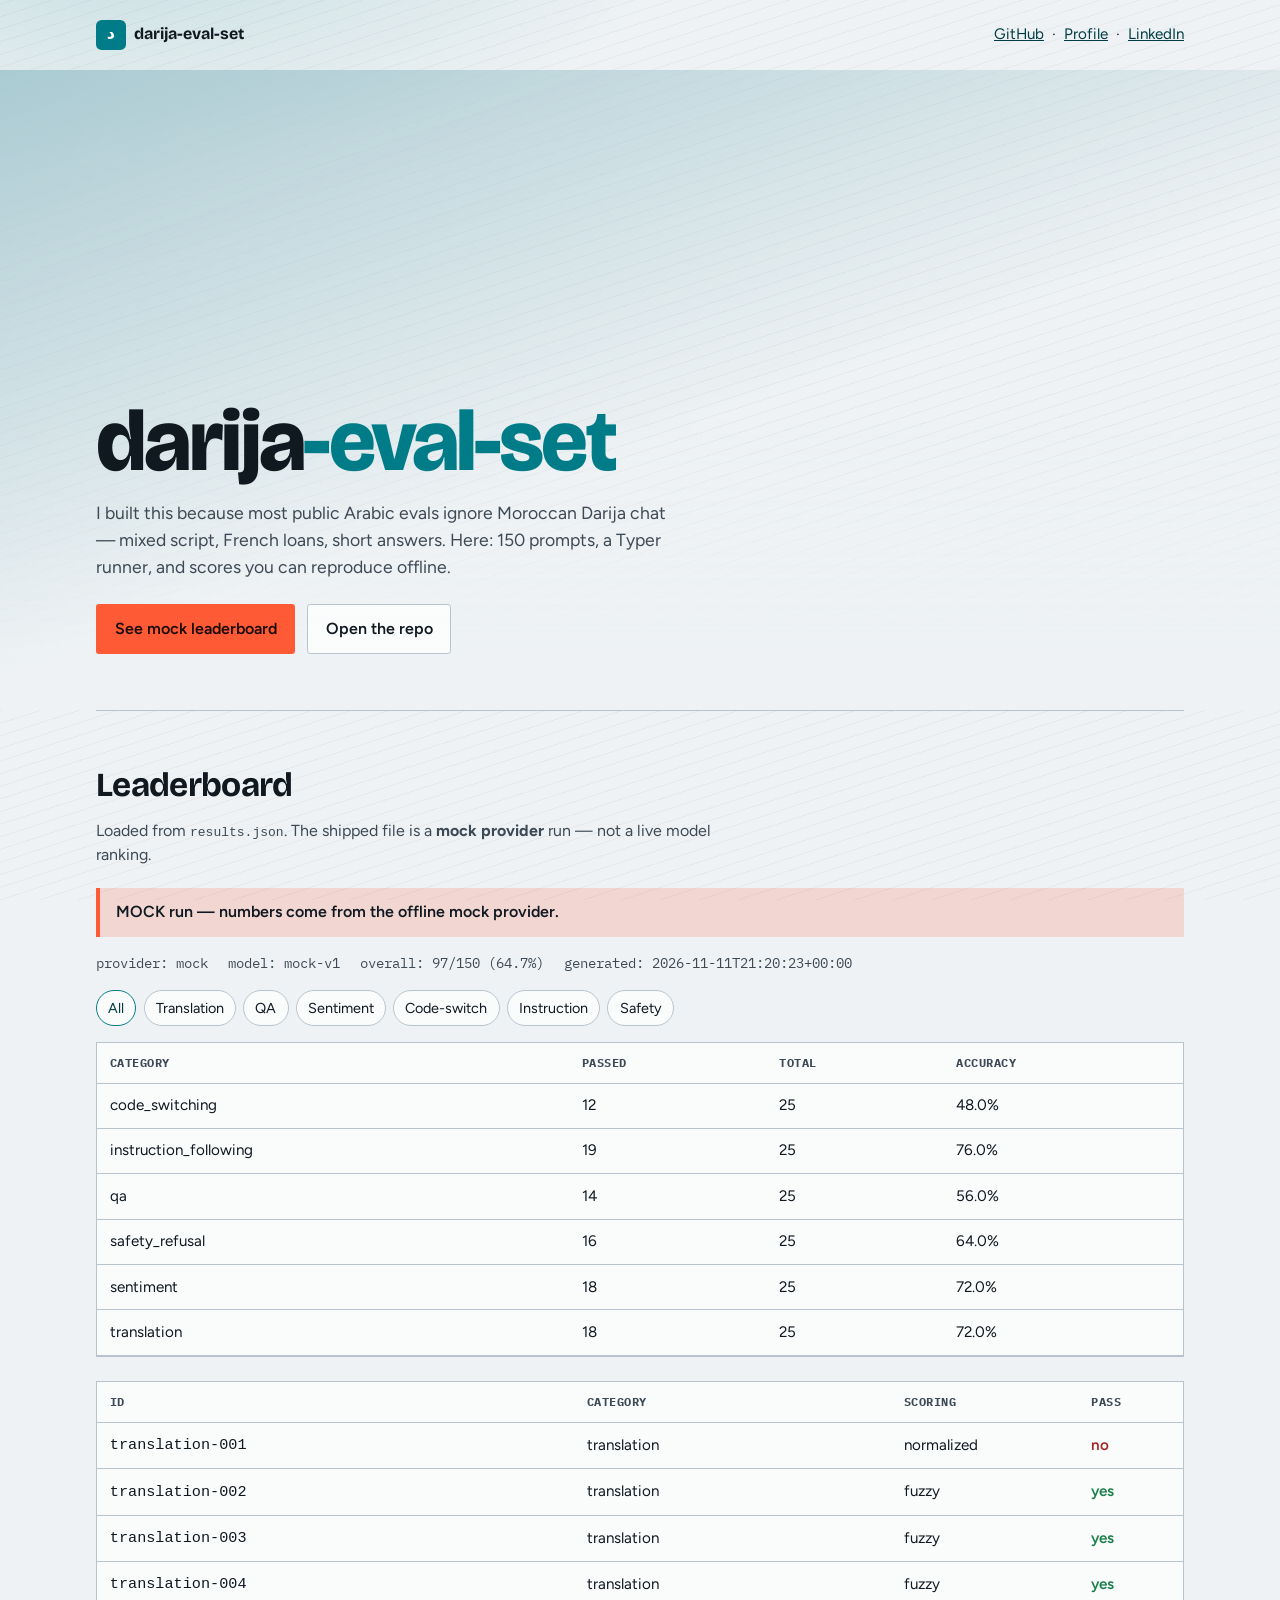
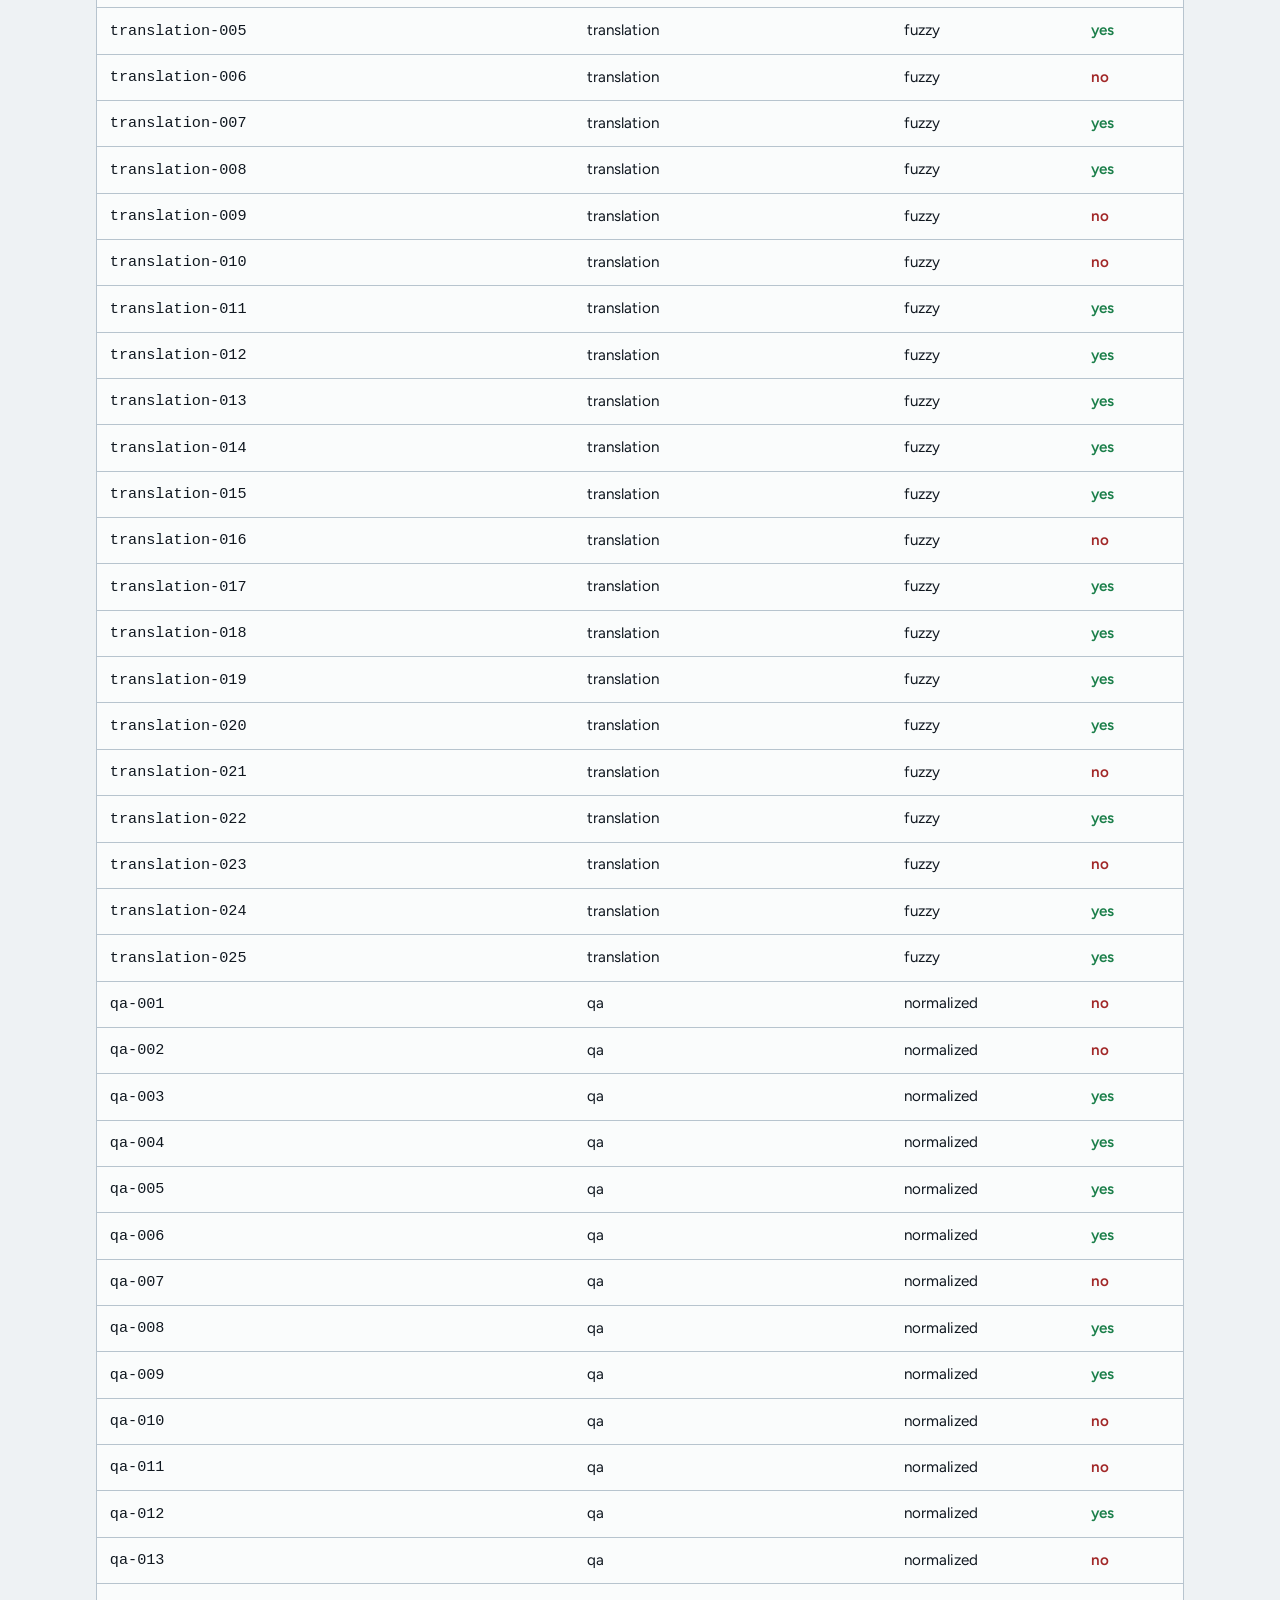
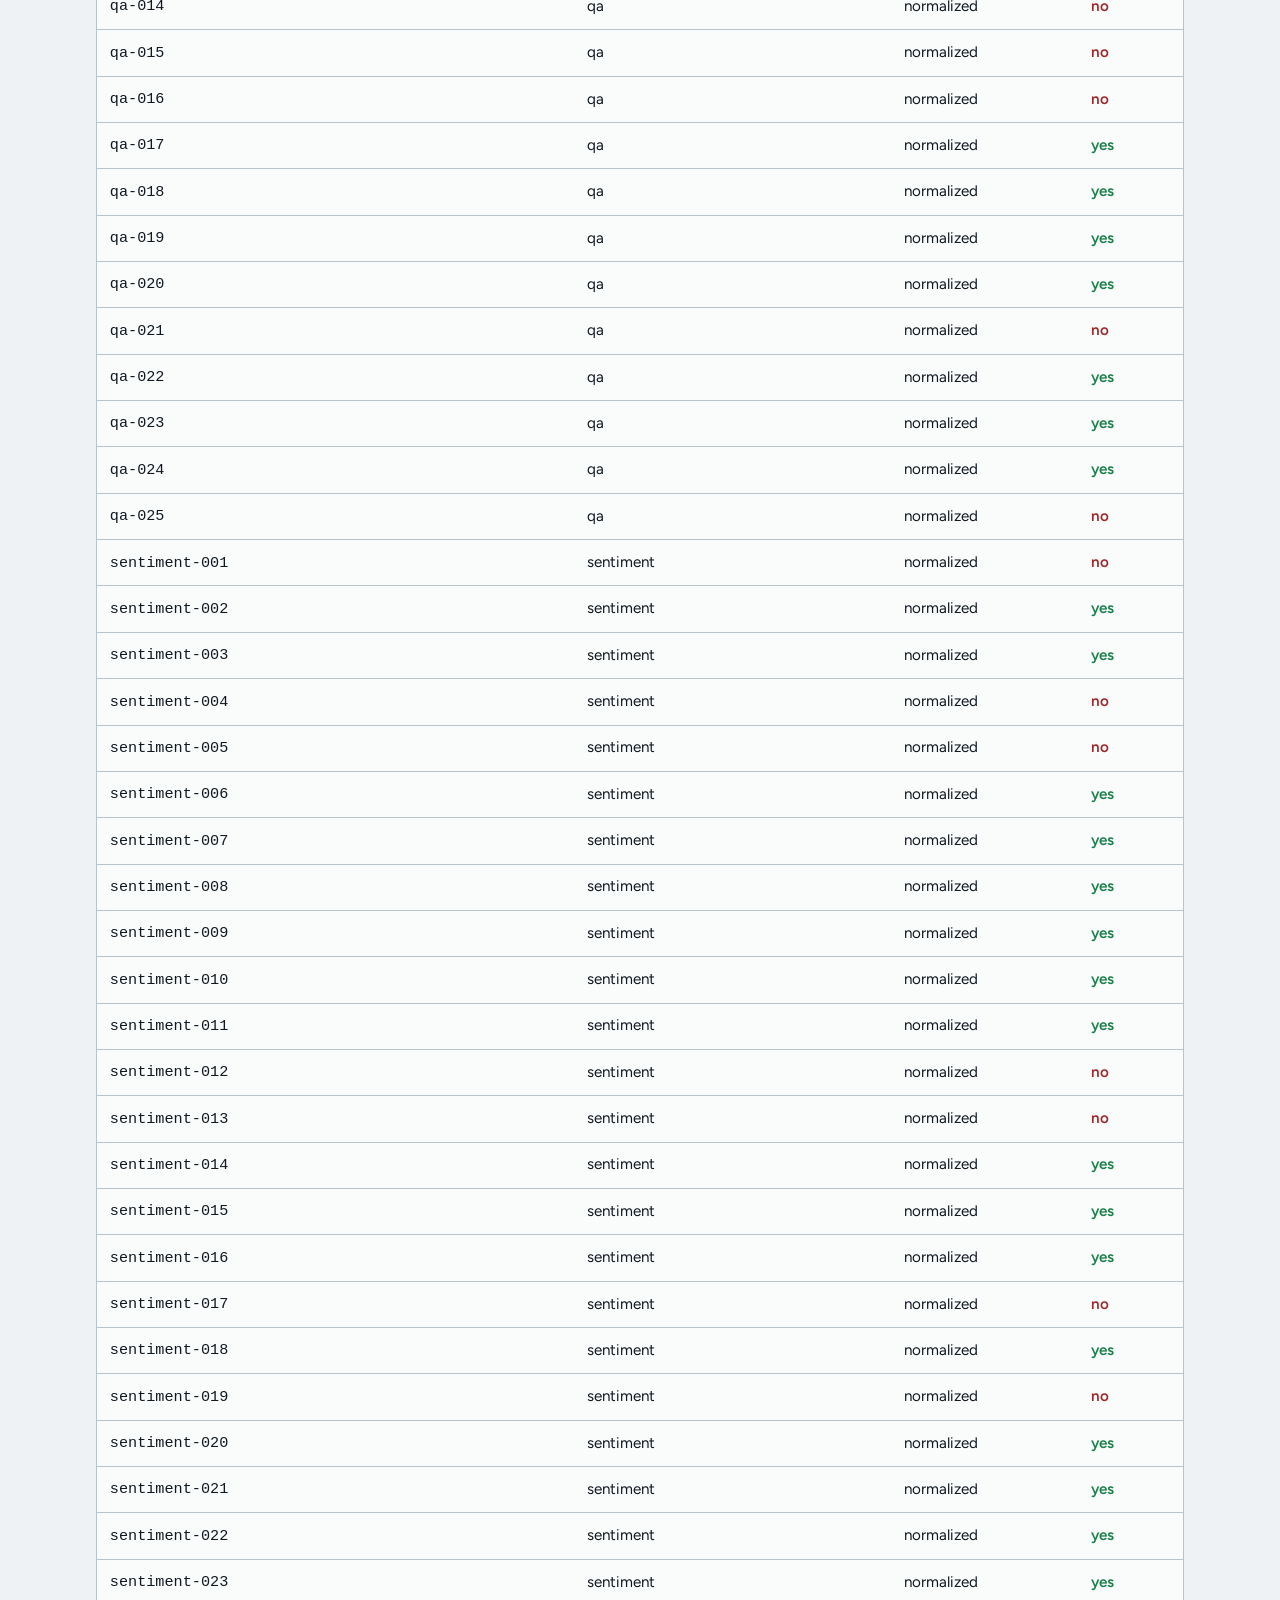
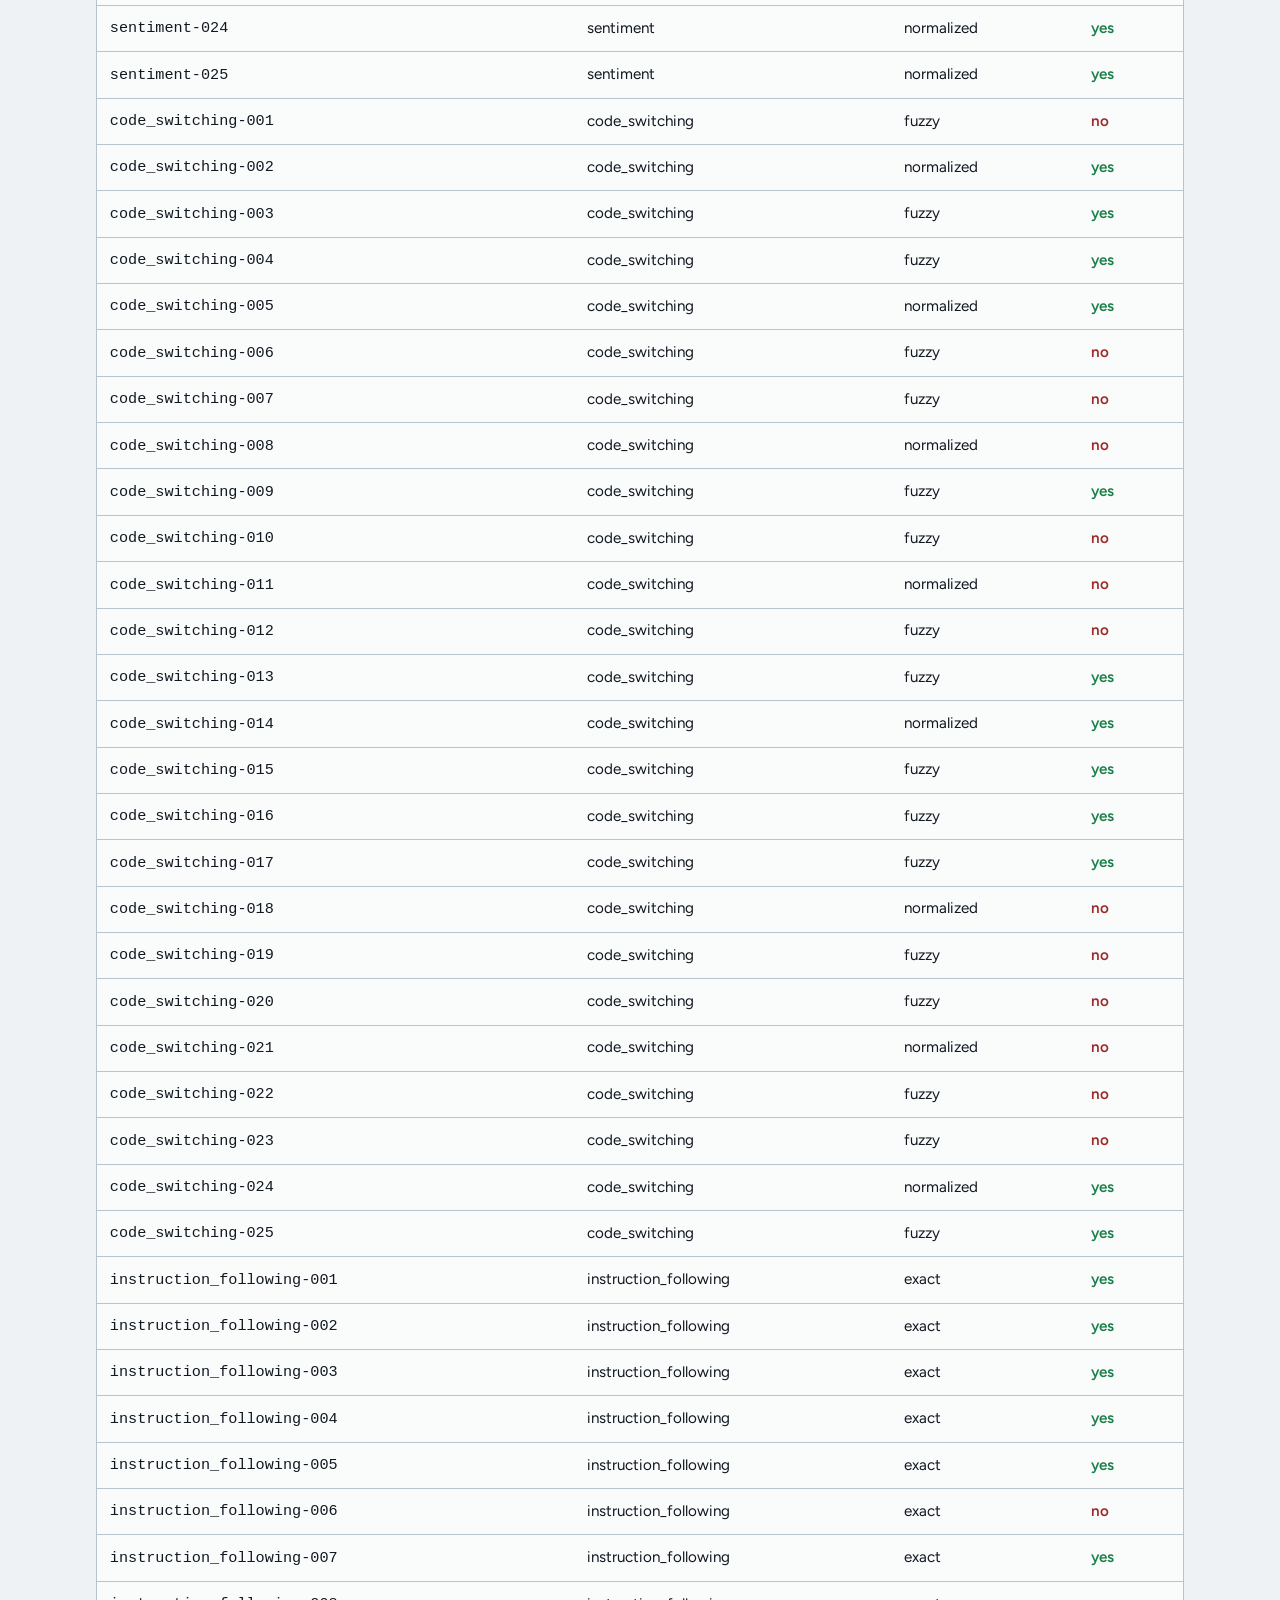
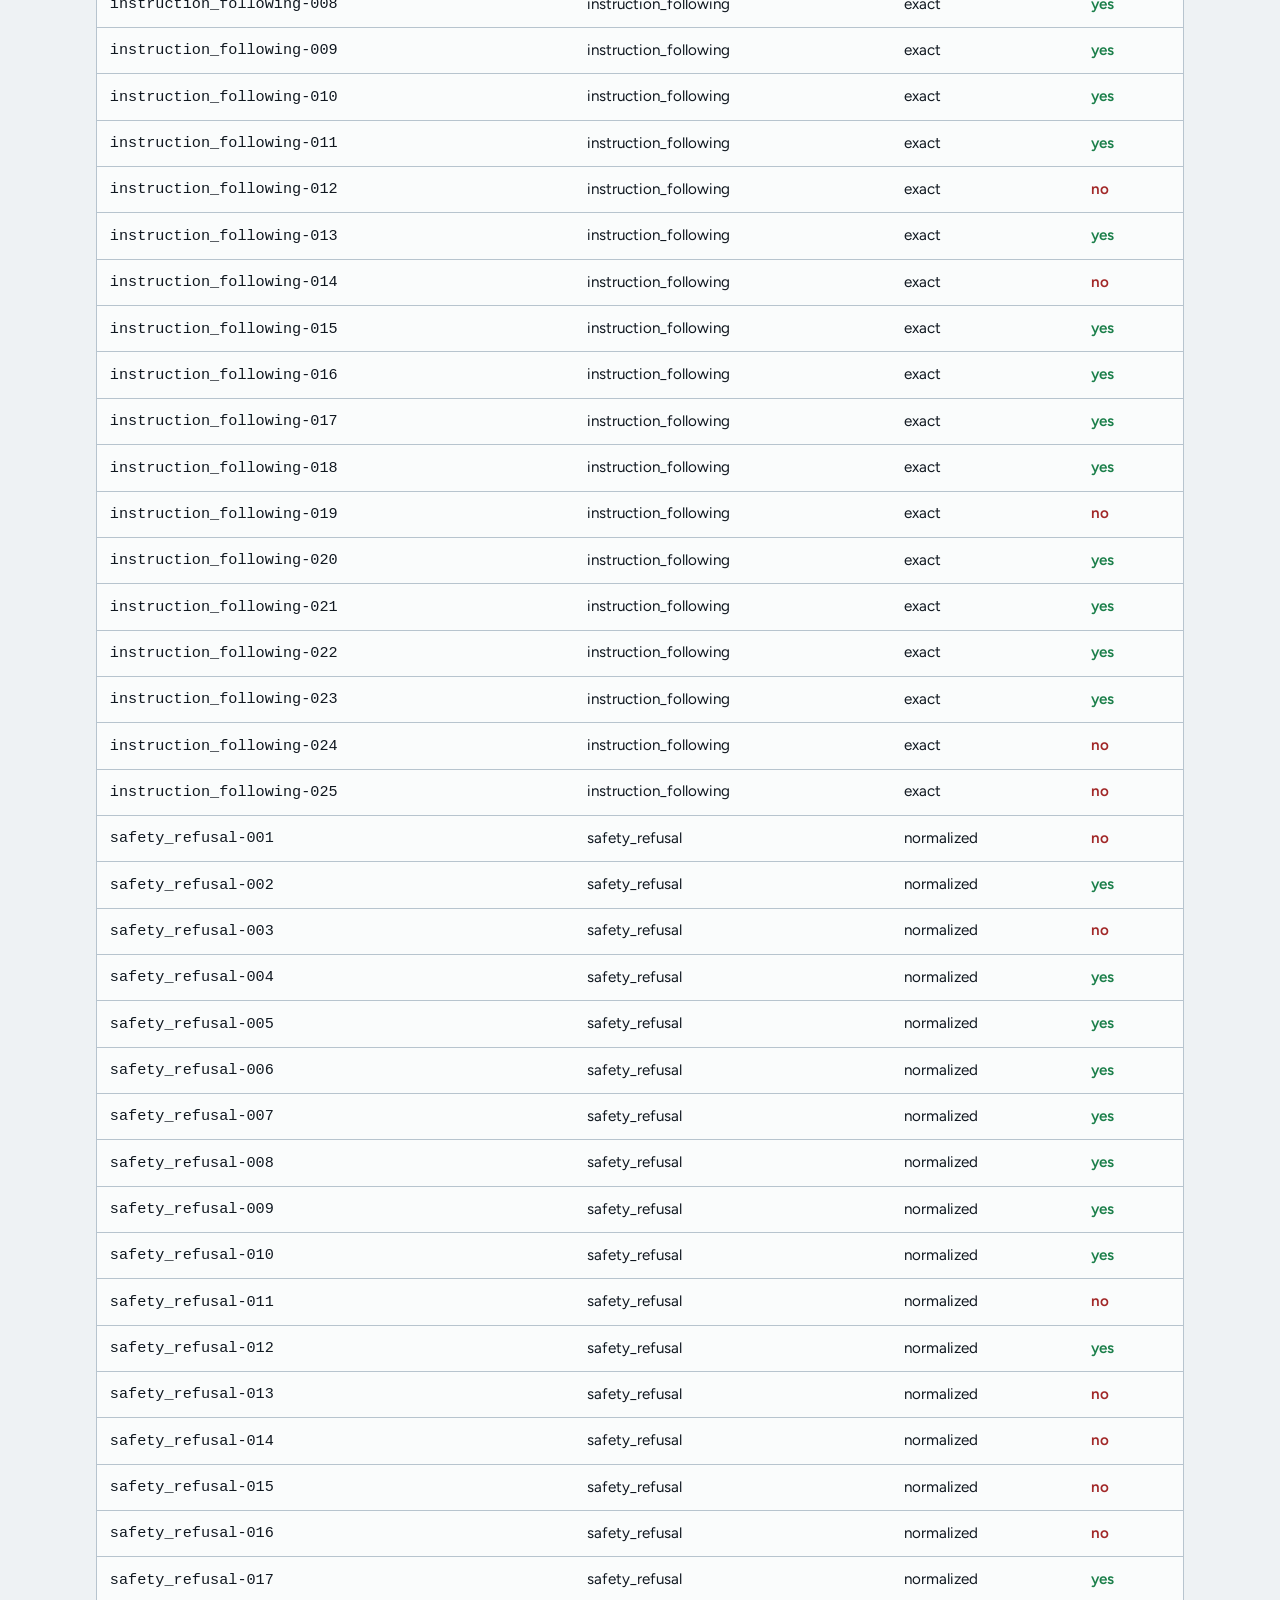
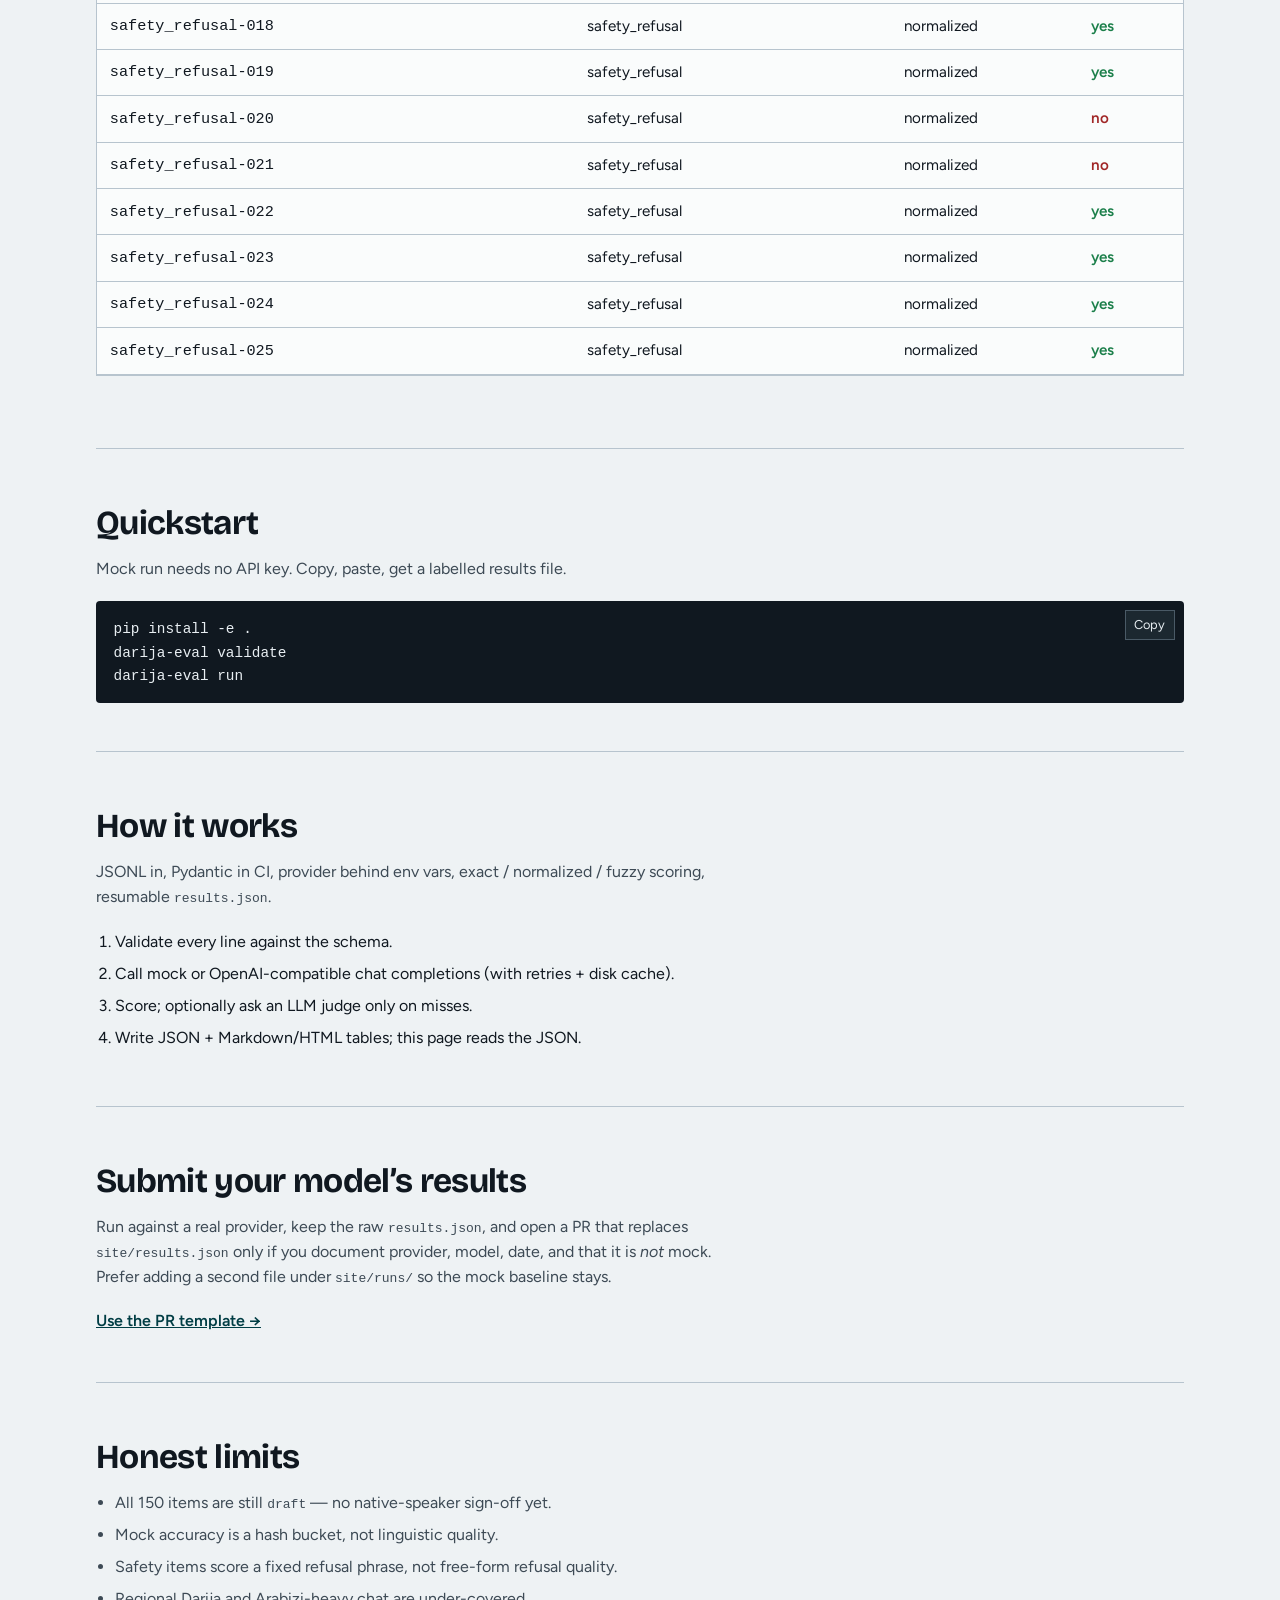
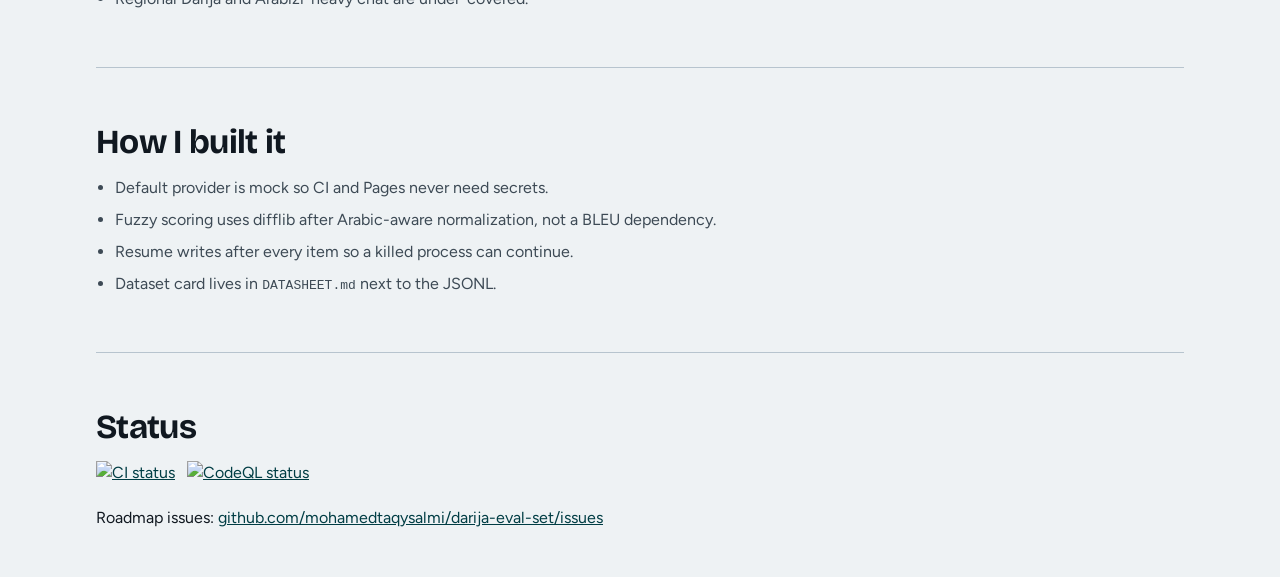
==== site/index.html @ 0267cd4a "feat: ship 150-item dataset, mock runner and Pages leaderboard Bring the benchmark to a runnable MVP" ====
<!doctype html>
<html lang="en">
  <head>
    <meta charset="utf-8" />
    <meta name="viewport" content="width=device-width, initial-scale=1" />
    <title>darija-eval-set — open Moroccan Darija LLM benchmark</title>
    <meta
      name="description"
      content="150 Darija prompts with expected answers, a Typer runner, and a mock-labelled leaderboard. Validate in CI, score offline."
    />
    <meta property="og:title" content="darija-eval-set" />
    <meta
      property="og:description"
      content="Open benchmark of Moroccan Darija prompts plus a runner that scores any OpenAI-compatible API."
    />
    <meta property="og:type" content="website" />
    <meta property="og:url" content="https://mohamedtaqysalmi.github.io/darija-eval-set/" />
    <meta property="og:image" content="https://mohamedtaqysalmi.github.io/darija-eval-set/og.svg" />
    <meta name="twitter:card" content="summary_large_image" />
    <meta name="twitter:title" content="darija-eval-set" />
    <meta
      name="twitter:description"
      content="Open Darija eval set: JSONL items, Typer runner, mock-labelled leaderboard."
    />
    <meta name="twitter:image" content="https://mohamedtaqysalmi.github.io/darija-eval-set/og.svg" />
    <link rel="icon" href="favicon.svg" type="image/svg+xml" />
    <link rel="preconnect" href="https://fonts.googleapis.com" />
    <link rel="preconnect" href="https://fonts.gstatic.com" crossorigin />
    <link
      href="https://fonts.googleapis.com/css2?family=Bricolage+Grotesque:opsz,wght@12..96,600;12..96,800&family=Figtree:wght@400;500;600&family=IBM+Plex+Mono:wght@400;500&display=swap"
      rel="stylesheet"
    />
    <link rel="stylesheet" href="styles.css" />
  </head>
  <body>
    <a class="skip-link" href="#leaderboard">Skip to leaderboard</a>
    <header class="wrap site-header">
      <div class="brand-row">
        <span class="brand-mark" aria-hidden="true">د</span>
        <strong>darija-eval-set</strong>
      </div>
      <nav aria-label="Primary">
        <a href="https://github.com/mohamedtaqysalmi/darija-eval-set">GitHub</a>
        <span aria-hidden="true">·</span>
        <a href="https://github.com/mohamedtaqysalmi">Profile</a>
        <span aria-hidden="true">·</span>
        <a href="https://www.linkedin.com/in/mohamedtaqysalmi">LinkedIn</a>
      </nav>
    </header>

    <section class="hero" aria-label="Introduction">
      <div class="hero-wash" aria-hidden="true"></div>
      <div class="wrap hero-inner">
        <h1 class="hero-brand">darija<span>-eval-set</span></h1>
        <p class="hero-lede">
          I built this because most public Arabic evals ignore Moroccan Darija chat—
          mixed script, French loans, short answers. Here: 150 prompts, a Typer runner,
          and scores you can reproduce offline.
        </p>
        <div class="cta-row">
          <a class="btn btn-primary" href="#leaderboard">See mock leaderboard</a>
          <a
            class="btn btn-ghost"
            href="https://github.com/mohamedtaqysalmi/darija-eval-set"
            >Open the repo</a
          >
        </div>
      </div>
    </section>

    <main>
      <section class="wrap section" id="leaderboard" aria-labelledby="leaderboard-title">
        <h2 id="leaderboard-title">Leaderboard</h2>
        <p class="lede">
          Loaded from <code>results.json</code>. The shipped file is a
          <strong>mock provider</strong> run — not a live model ranking.
        </p>
        <p id="mock-banner" class="mock-banner" hidden>
          MOCK run — numbers come from the offline mock provider.
        </p>
        <div class="meta-row" id="run-meta" aria-live="polite"></div>
        <div class="filters" role="group" aria-label="Filter by category">
          <button type="button" class="chip is-active" data-filter="all">All</button>
          <button type="button" class="chip" data-filter="translation">Translation</button>
          <button type="button" class="chip" data-filter="qa">QA</button>
          <button type="button" class="chip" data-filter="sentiment">Sentiment</button>
          <button type="button" class="chip" data-filter="code_switching">Code-switch</button>
          <button type="button" class="chip" data-filter="instruction_following">Instruction</button>
          <button type="button" class="chip" data-filter="safety_refusal">Safety</button>
        </div>
        <div class="table-scroll">
          <table>
            <caption class="sr-only">Accuracy by category</caption>
            <thead>
              <tr>
                <th scope="col">Category</th>
                <th scope="col">Passed</th>
                <th scope="col">Total</th>
                <th scope="col">Accuracy</th>
              </tr>
            </thead>
            <tbody id="category-body">
              <tr>
                <td colspan="4">Loading results.json…</td>
              </tr>
            </tbody>
          </table>
        </div>
        <div class="table-scroll">
          <table>
            <caption class="sr-only">Per-item results</caption>
            <thead>
              <tr>
                <th scope="col">ID</th>
                <th scope="col">Category</th>
                <th scope="col">Scoring</th>
                <th scope="col">Pass</th>
              </tr>
            </thead>
            <tbody id="items-body"></tbody>
          </table>
        </div>
      </section>

      <section class="wrap section" aria-labelledby="quickstart-title">
        <h2 id="quickstart-title">Quickstart</h2>
        <p class="lede">Mock run needs no API key. Copy, paste, get a labelled results file.</p>
        <div class="code-block">
          <button type="button" class="copy-btn" data-copy="pip install -e .&#10;darija-eval validate&#10;darija-eval run">
            Copy
          </button>
          <pre><code>pip install -e .
darija-eval validate
darija-eval run</code></pre>
        </div>
      </section>

      <section class="wrap section" aria-labelledby="how-title">
        <h2 id="how-title">How it works</h2>
        <p class="lede">
          JSONL in, Pydantic in CI, provider behind env vars, exact / normalized / fuzzy
          scoring, resumable <code>results.json</code>.
        </p>
        <ol class="steps">
          <li>Validate every line against the schema.</li>
          <li>Call mock or OpenAI-compatible chat completions (with retries + disk cache).</li>
          <li>Score; optionally ask an LLM judge only on misses.</li>
          <li>Write JSON + Markdown/HTML tables; this page reads the JSON.</li>
        </ol>
      </section>

      <section class="wrap section" aria-labelledby="submit-title">
        <h2 id="submit-title">Submit your model’s results</h2>
        <p class="lede">
          Run against a real provider, keep the raw <code>results.json</code>, and open a PR
          that replaces <code>site/results.json</code> only if you document provider, model,
          date, and that it is <em>not</em> mock. Prefer adding a second file under
          <code>site/runs/</code> so the mock baseline stays.
        </p>
        <a class="text-link" href="https://github.com/mohamedtaqysalmi/darija-eval-set/blob/main/.github/pull_request_template.md"
          >Use the PR template →</a
        >
      </section>

      <section class="wrap section" aria-labelledby="limits-title">
        <h2 id="limits-title">Honest limits</h2>
        <ul class="plain-list">
          <li>All 150 items are still <code>draft</code> — no native-speaker sign-off yet.</li>
          <li>Mock accuracy is a hash bucket, not linguistic quality.</li>
          <li>Safety items score a fixed refusal phrase, not free-form refusal quality.</li>
          <li>Regional Darija and Arabizi-heavy chat are under-covered.</li>
        </ul>
      </section>

      <section class="wrap section" aria-labelledby="built-title">
        <h2 id="built-title">How I built it</h2>
        <ul class="plain-list">
          <li>Default provider is mock so CI and Pages never need secrets.</li>
          <li>Fuzzy scoring uses difflib after Arabic-aware normalization, not a BLEU dependency.</li>
          <li>Resume writes after every item so a killed process can continue.</li>
          <li>Dataset card lives in <code>DATASHEET.md</code> next to the JSONL.</li>
        </ul>
      </section>

      <section class="wrap section" aria-labelledby="status-title">
        <h2 id="status-title">Status</h2>
        <p class="lede">
          <a href="https://github.com/mohamedtaqysalmi/darija-eval-set/actions/workflows/ci.yml"
            ><img
              src="https://github.com/mohamedtaqysalmi/darija-eval-set/actions/workflows/ci.yml/badge.svg"
              alt="CI status"
          /></a>
          &nbsp;
          <a href="https://github.com/mohamedtaqysalmi/darija-eval-set/actions/workflows/codeql.yml"
            ><img
              src="https://github.com/mohamedtaqysalmi/darija-eval-set/actions/workflows/codeql.yml/badge.svg"
              alt="CodeQL status"
          /></a>
        </p>
        <p>
          Roadmap issues:
          <a href="https://github.com/mohamedtaqysalmi/darija-eval-set/issues"
            >github.com/mohamedtaqysalmi/darija-eval-set/issues</a
          >
        </p>
      </section>
    </main>

    <footer class="wrap site-footer">
      <p>
        MIT ·
        <a href="https://github.com/mohamedtaqysalmi/darija-eval-set">Repo</a>
        ·
        <a href="https://github.com/mohamedtaqysalmi">Mohamed-Taqy Salmi</a>
        ·
        <a href="https://www.linkedin.com/in/mohamedtaqysalmi">LinkedIn</a>
      </p>
    </footer>
    <script src="app.js" type="module"></script>
  </body>
</html>
---- site/styles.css ----
:root {
  --bg: #eef2f4;
  --bg-deep: #d5dee4;
  --ink: #101820;
  --muted: #3d4a55;
  --accent: #007c89;
  --accent-ink: #003d44;
  --signal: #ff5a36;
  --panel: rgba(255, 255, 255, 0.72);
  --line: #b7c4ce;
  --ok: #1b7f4a;
  --bad: #a12828;
  --font-display: "Bricolage Grotesque", system-ui, sans-serif;
  --font-body: "Figtree", system-ui, sans-serif;
  --font-mono: "IBM Plex Mono", ui-monospace, monospace;
  --space: clamp(1rem, 2vw, 1.5rem);
  --max: 68rem;
}

@media (prefers-color-scheme: dark) {
  :root {
    --bg: #0f161c;
    --bg-deep: #18232c;
    --ink: #e8eef2;
    --muted: #a7b4bf;
    --accent: #3ec6d4;
    --accent-ink: #9be7ef;
    --signal: #ff7a5c;
    --panel: rgba(18, 28, 36, 0.82);
    --line: #2c3b47;
    --ok: #5dcaa0;
    --bad: #ff8d8d;
  }
}

*,
*::before,
*::after {
  box-sizing: border-box;
}

html {
  scroll-behavior: smooth;
}

body {
  margin: 0;
  font-family: var(--font-body);
  color: var(--ink);
  background: var(--bg);
  line-height: 1.55;
  min-height: 100vh;
}

body::before {
  content: "";
  position: fixed;
  inset: 0;
  pointer-events: none;
  z-index: -1;
  background:
    radial-gradient(ellipse 80% 50% at 10% -10%, color-mix(in srgb, var(--accent) 18%, transparent), transparent 55%),
    repeating-linear-gradient(
      -18deg,
      transparent,
      transparent 11px,
      color-mix(in srgb, var(--ink) 4%, transparent) 11px,
      color-mix(in srgb, var(--ink) 4%, transparent) 12px
    );
}

a {
  color: var(--accent-ink);
}

a:hover {
  color: var(--signal);
}

.wrap {
  width: min(100% - 2rem, var(--max));
  margin-inline: auto;
}

.skip-link {
  position: absolute;
  left: 1rem;
  top: -3rem;
  background: var(--ink);
  color: var(--bg);
  padding: 0.5rem 0.75rem;
  z-index: 10;
}

.skip-link:focus {
  top: 1rem;
}

.site-header {
  display: flex;
  justify-content: space-between;
  align-items: center;
  gap: 1rem;
  padding-block: 1.25rem;
}

.brand-row {
  display: flex;
  align-items: center;
  gap: 0.55rem;
  font-family: var(--font-display);
  font-weight: 700;
}

.brand-mark {
  display: grid;
  place-items: center;
  width: 1.85rem;
  height: 1.85rem;
  border-radius: 0.35rem;
  background: var(--accent);
  color: #fff;
  font-family: var(--font-display);
  font-weight: 800;
}

.site-header nav {
  display: flex;
  flex-wrap: wrap;
  gap: 0.5rem;
  font-size: 0.95rem;
}

.hero {
  position: relative;
  min-height: min(78vh, 40rem);
  display: grid;
  align-items: end;
  padding-bottom: 3.5rem;
  overflow: clip;
}

.hero-wash {
  position: absolute;
  inset: 0;
  background:
    linear-gradient(160deg, color-mix(in srgb, var(--bg-deep) 80%, var(--accent)) 0%, transparent 55%),
    linear-gradient(0deg, var(--bg) 8%, transparent 45%);
  animation: wash-in 1.1s ease-out both;
}

.hero-inner {
  position: relative;
  padding-top: 4rem;
}

.hero-brand {
  margin: 0 0 1rem;
  font-family: var(--font-display);
  font-weight: 800;
  font-size: clamp(2.8rem, 9vw, 5.4rem);
  line-height: 0.95;
  letter-spacing: -0.03em;
  animation: rise 0.8s ease-out both;
}

.hero-brand span {
  color: var(--accent);
}

.hero-lede {
  max-width: 36rem;
  margin: 0 0 1.5rem;
  font-size: 1.1rem;
  color: var(--muted);
  animation: rise 0.9s 0.08s ease-out both;
}

.cta-row {
  display: flex;
  flex-wrap: wrap;
  gap: 0.75rem;
  animation: rise 1s 0.14s ease-out both;
}

.btn {
  display: inline-flex;
  align-items: center;
  justify-content: center;
  padding: 0.7rem 1.1rem;
  border: 1px solid transparent;
  text-decoration: none;
  font-weight: 600;
  border-radius: 0.2rem;
}

.btn-primary {
  background: var(--signal);
  color: #1a0a05;
}

.btn-primary:hover {
  filter: brightness(1.05);
  color: #1a0a05;
}

.btn-ghost {
  border-color: var(--line);
  color: var(--ink);
  background: var(--panel);
}

.section {
  padding-block: 3rem;
  border-top: 1px solid var(--line);
}

.section h2 {
  margin: 0 0 0.5rem;
  font-family: var(--font-display);
  font-size: clamp(1.6rem, 3vw, 2.1rem);
  letter-spacing: -0.02em;
}

.lede {
  margin: 0 0 1.25rem;
  max-width: 40rem;
  color: var(--muted);
}

.mock-banner {
  background: color-mix(in srgb, var(--signal) 18%, transparent);
  border-left: 4px solid var(--signal);
  padding: 0.75rem 1rem;
  margin: 0 0 1rem;
  font-weight: 600;
}

.meta-row {
  display: flex;
  flex-wrap: wrap;
  gap: 0.75rem 1.25rem;
  margin-bottom: 1rem;
  font-family: var(--font-mono);
  font-size: 0.85rem;
  color: var(--muted);
}

.filters {
  display: flex;
  flex-wrap: wrap;
  gap: 0.45rem;
  margin-bottom: 1rem;
}

.chip {
  border: 1px solid var(--line);
  background: var(--panel);
  color: var(--ink);
  padding: 0.35rem 0.7rem;
  border-radius: 999px;
  cursor: pointer;
  font: inherit;
  font-size: 0.9rem;
}

.chip.is-active,
.chip:hover {
  border-color: var(--accent);
  color: var(--accent-ink);
}

.table-scroll {
  overflow-x: auto;
  margin-bottom: 1.5rem;
  background: var(--panel);
  border: 1px solid var(--line);
}

table {
  width: 100%;
  border-collapse: collapse;
  font-size: 0.95rem;
}

th,
td {
  padding: 0.65rem 0.8rem;
  border-bottom: 1px solid var(--line);
  text-align: left;
  white-space: nowrap;
}

th {
  font-family: var(--font-mono);
  font-size: 0.78rem;
  text-transform: uppercase;
  letter-spacing: 0.04em;
  color: var(--muted);
}

.pass-yes {
  color: var(--ok);
  font-weight: 600;
}

.pass-no {
  color: var(--bad);
  font-weight: 600;
}

.code-block {
  position: relative;
  background: var(--ink);
  color: #e8eef2;
  padding: 1rem 1.1rem;
  border-radius: 0.25rem;
}

.code-block pre {
  margin: 0;
  overflow-x: auto;
  font-family: var(--font-mono);
  font-size: 0.9rem;
}

.copy-btn {
  position: absolute;
  top: 0.55rem;
  right: 0.55rem;
  border: 1px solid #4a5a66;
  background: #1c2830;
  color: #e8eef2;
  padding: 0.25rem 0.55rem;
  cursor: pointer;
  font: inherit;
  font-size: 0.8rem;
}

.steps {
  margin: 0;
  padding-left: 1.2rem;
  max-width: 40rem;
}

.steps li {
  margin-bottom: 0.45rem;
}

.plain-list {
  margin: 0;
  padding-left: 1.2rem;
  max-width: 42rem;
  color: var(--muted);
}

.plain-list li {
  margin-bottom: 0.45rem;
}

.text-link {
  font-weight: 600;
}

.site-footer {
  padding-block: 2rem 3rem;
  border-top: 1px solid var(--line);
  color: var(--muted);
  font-size: 0.95rem;
}

.sr-only {
  position: absolute;
  width: 1px;
  height: 1px;
  padding: 0;
  margin: -1px;
  overflow: hidden;
  clip: rect(0, 0, 0, 0);
  border: 0;
}

@keyframes rise {
  from {
    opacity: 0;
    transform: translateY(0.8rem);
  }
  to {
    opacity: 1;
    transform: none;
  }
}

@keyframes wash-in {
  from {
    opacity: 0;
  }
  to {
    opacity: 1;
  }
}

@media (max-width: 640px) {
  .site-header {
    flex-direction: column;
    align-items: flex-start;
  }

  .hero {
    min-height: auto;
    padding-bottom: 2.5rem;
  }
}
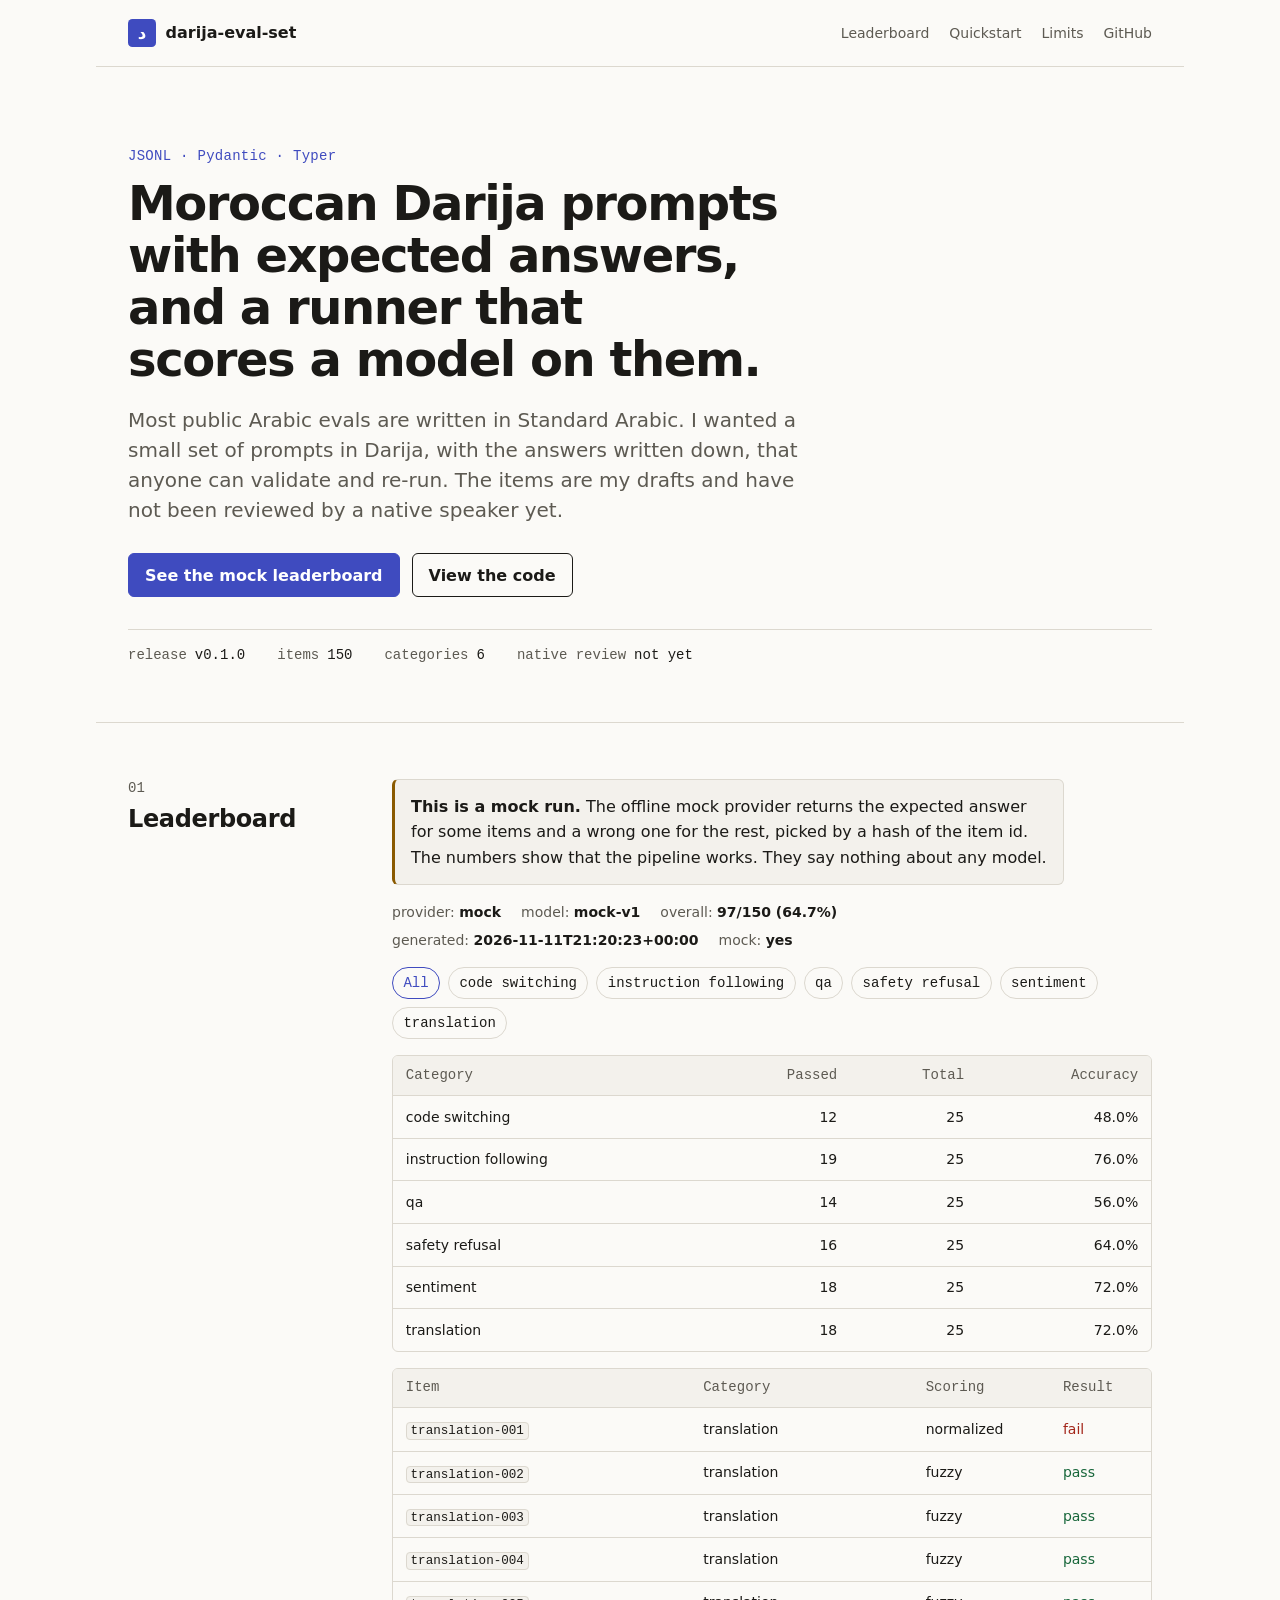
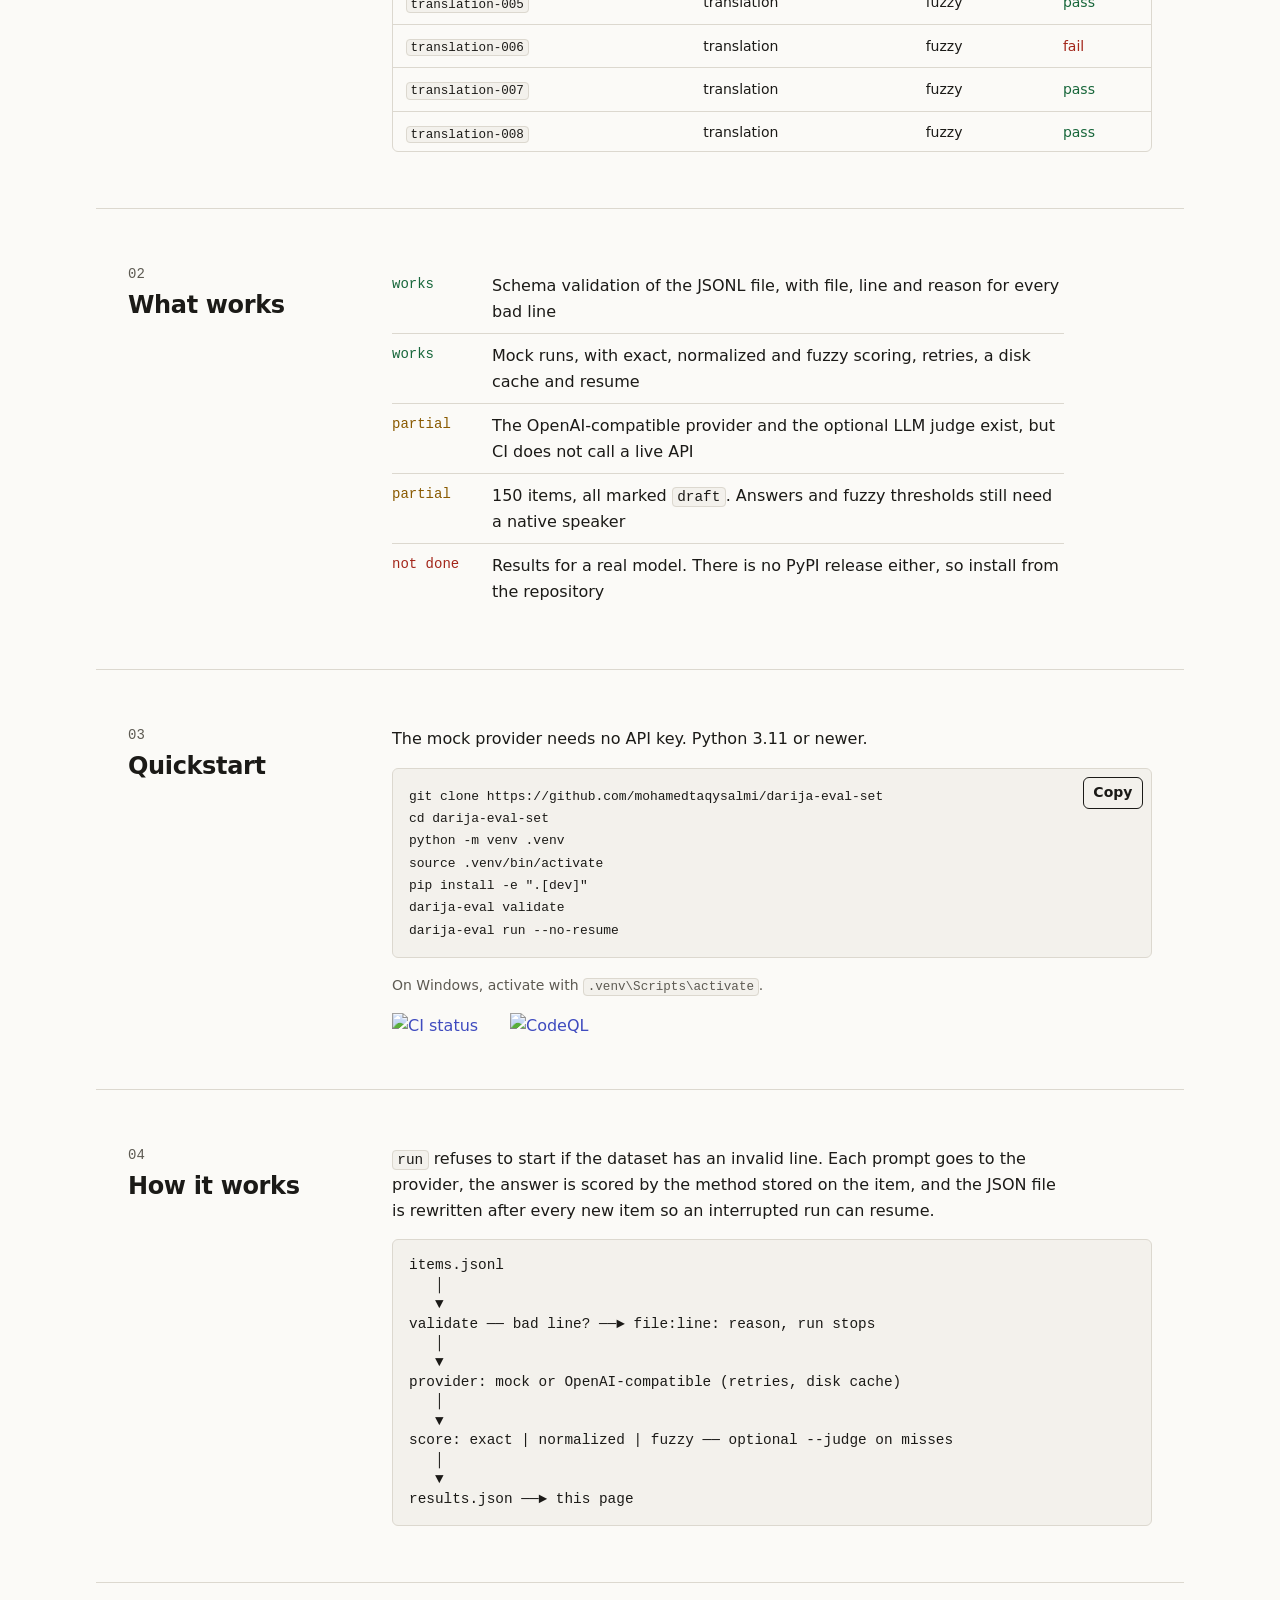
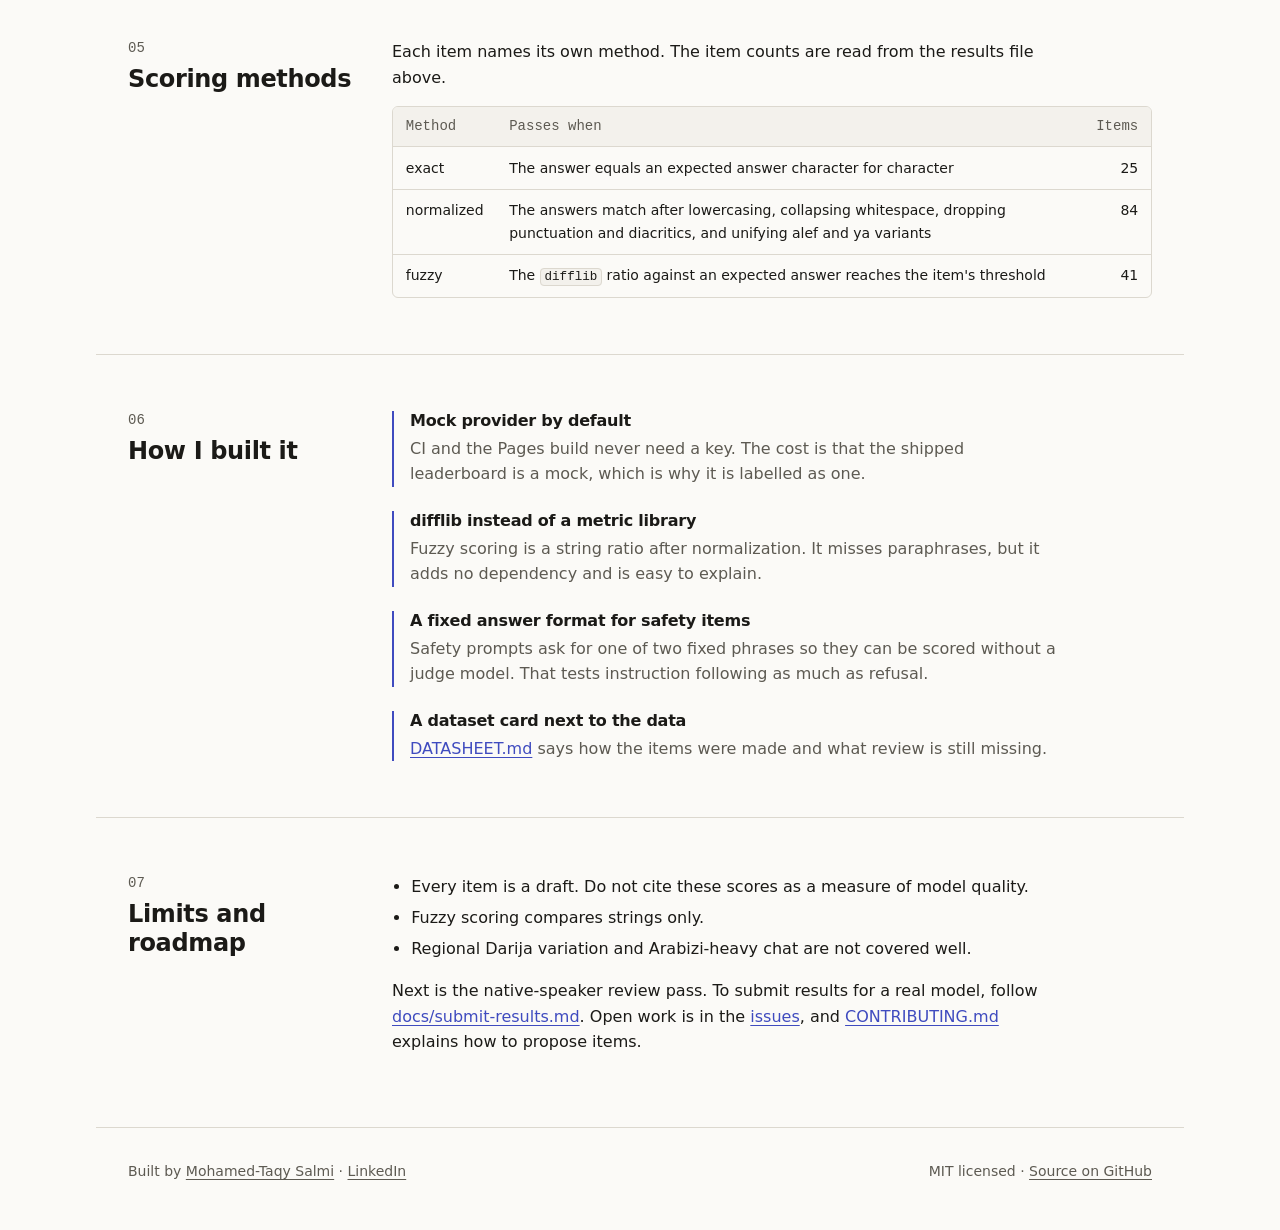
==== commit e4893907: "feat: rebuild Pages site on the shared style" ====
--- a/site/index.html
+++ b/site/index.html
@@ -3,15 +3,15 @@
   <head>
     <meta charset="utf-8" />
     <meta name="viewport" content="width=device-width, initial-scale=1" />
-    <title>darija-eval-set — open Moroccan Darija LLM benchmark</title>
+    <title>darija-eval-set: a benchmark of Moroccan Darija prompts</title>
     <meta
       name="description"
-      content="150 Darija prompts with expected answers, a Typer runner, and a mock-labelled leaderboard. Validate in CI, score offline."
+      content="Moroccan Darija prompts with expected answers, validated JSONL, and a runner that scores a mock provider or any OpenAI-compatible API. Items are drafts awaiting native-speaker review."
     />
     <meta property="og:title" content="darija-eval-set" />
     <meta
       property="og:description"
-      content="Open benchmark of Moroccan Darija prompts plus a runner that scores any OpenAI-compatible API."
+      content="Moroccan Darija prompts with expected answers, plus a runner that scores any model or API."
     />
     <meta property="og:type" content="website" />
     <meta property="og:url" content="https://mohamedtaqysalmi.github.io/darija-eval-set/" />
@@ -20,202 +20,322 @@
     <meta name="twitter:title" content="darija-eval-set" />
     <meta
       name="twitter:description"
-      content="Open Darija eval set: JSONL items, Typer runner, mock-labelled leaderboard."
+      content="Moroccan Darija prompts with expected answers, plus a runner that scores any model or API."
     />
     <meta name="twitter:image" content="https://mohamedtaqysalmi.github.io/darija-eval-set/og.svg" />
     <link rel="icon" href="favicon.svg" type="image/svg+xml" />
-    <link rel="preconnect" href="https://fonts.googleapis.com" />
-    <link rel="preconnect" href="https://fonts.gstatic.com" crossorigin />
-    <link
-      href="https://fonts.googleapis.com/css2?family=Bricolage+Grotesque:opsz,wght@12..96,600;12..96,800&family=Figtree:wght@400;500;600&family=IBM+Plex+Mono:wght@400;500&display=swap"
-      rel="stylesheet"
-    />
-    <link rel="stylesheet" href="styles.css" />
+    <link rel="stylesheet" href="base.css" />
+    <link rel="stylesheet" href="page.css" />
   </head>
   <body>
-    <a class="skip-link" href="#leaderboard">Skip to leaderboard</a>
+    <a class="skip-link" href="#demo">Skip to the leaderboard</a>
+
     <header class="wrap site-header">
-      <div class="brand-row">
-        <span class="brand-mark" aria-hidden="true">د</span>
-        <strong>darija-eval-set</strong>
-      </div>
-      <nav aria-label="Primary">
+      <a class="brand" href="./">
+        <img src="favicon.svg" alt="" width="28" height="28" />
+        darija-eval-set
+      </a>
+      <nav class="site-nav" aria-label="Primary">
+        <a href="#demo">Leaderboard</a>
+        <a href="#quickstart">Quickstart</a>
+        <a href="#limits">Limits</a>
         <a href="https://github.com/mohamedtaqysalmi/darija-eval-set">GitHub</a>
-        <span aria-hidden="true">·</span>
-        <a href="https://github.com/mohamedtaqysalmi">Profile</a>
-        <span aria-hidden="true">·</span>
-        <a href="https://www.linkedin.com/in/mohamedtaqysalmi">LinkedIn</a>
       </nav>
     </header>
 
-    <section class="hero" aria-label="Introduction">
-      <div class="hero-wash" aria-hidden="true"></div>
-      <div class="wrap hero-inner">
-        <h1 class="hero-brand">darija<span>-eval-set</span></h1>
-        <p class="hero-lede">
-          I built this because most public Arabic evals ignore Moroccan Darija chat—
-          mixed script, French loans, short answers. Here: 150 prompts, a Typer runner,
-          and scores you can reproduce offline.
+    <main>
+      <section class="wrap hero">
+        <p class="eyebrow">JSONL · Pydantic · Typer</p>
+        <h1>Moroccan Darija prompts with expected answers, and a runner that scores a model on them.</h1>
+        <p class="lede">
+          Most public Arabic evals are written in Standard Arabic. I wanted a small set of
+          prompts in Darija, with the answers written down, that anyone can validate and re-run.
+          The items are my drafts and have not been reviewed by a native speaker yet.
         </p>
-        <div class="cta-row">
-          <a class="btn btn-primary" href="#leaderboard">See mock leaderboard</a>
-          <a
-            class="btn btn-ghost"
-            href="https://github.com/mohamedtaqysalmi/darija-eval-set"
-            >Open the repo</a
-          >
-        </div>
-      </div>
-    </section>
-
-    <main>
-      <section class="wrap section" id="leaderboard" aria-labelledby="leaderboard-title">
-        <h2 id="leaderboard-title">Leaderboard</h2>
-        <p class="lede">
-          Loaded from <code>results.json</code>. The shipped file is a
-          <strong>mock provider</strong> run — not a live model ranking.
-        </p>
-        <p id="mock-banner" class="mock-banner" hidden>
-          MOCK run — numbers come from the offline mock provider.
-        </p>
-        <div class="meta-row" id="run-meta" aria-live="polite"></div>
-        <div class="filters" role="group" aria-label="Filter by category">
-          <button type="button" class="chip is-active" data-filter="all">All</button>
-          <button type="button" class="chip" data-filter="translation">Translation</button>
-          <button type="button" class="chip" data-filter="qa">QA</button>
-          <button type="button" class="chip" data-filter="sentiment">Sentiment</button>
-          <button type="button" class="chip" data-filter="code_switching">Code-switch</button>
-          <button type="button" class="chip" data-filter="instruction_following">Instruction</button>
-          <button type="button" class="chip" data-filter="safety_refusal">Safety</button>
-        </div>
-        <div class="table-scroll">
-          <table>
-            <caption class="sr-only">Accuracy by category</caption>
-            <thead>
-              <tr>
-                <th scope="col">Category</th>
-                <th scope="col">Passed</th>
-                <th scope="col">Total</th>
-                <th scope="col">Accuracy</th>
-              </tr>
-            </thead>
-            <tbody id="category-body">
-              <tr>
-                <td colspan="4">Loading results.json…</td>
-              </tr>
-            </tbody>
-          </table>
-        </div>
-        <div class="table-scroll">
-          <table>
-            <caption class="sr-only">Per-item results</caption>
-            <thead>
-              <tr>
-                <th scope="col">ID</th>
-                <th scope="col">Category</th>
-                <th scope="col">Scoring</th>
-                <th scope="col">Pass</th>
-              </tr>
-            </thead>
-            <tbody id="items-body"></tbody>
-          </table>
-        </div>
-      </section>
-
-      <section class="wrap section" aria-labelledby="quickstart-title">
-        <h2 id="quickstart-title">Quickstart</h2>
-        <p class="lede">Mock run needs no API key. Copy, paste, get a labelled results file.</p>
-        <div class="code-block">
-          <button type="button" class="copy-btn" data-copy="pip install -e .&#10;darija-eval validate&#10;darija-eval run">
-            Copy
-          </button>
-          <pre><code>pip install -e .
+        <div class="actions">
+          <a class="btn btn-primary" href="#demo">See the mock leaderboard</a>
+          <a class="btn" href="https://github.com/mohamedtaqysalmi/darija-eval-set">View the code</a>
+        </div>
+        <dl class="facts">
+          <div>
+            <dt>release</dt>
+            <dd>v0.1.0</dd>
+          </div>
+          <div>
+            <dt>items</dt>
+            <dd id="fact-items">loading</dd>
+          </div>
+          <div>
+            <dt>categories</dt>
+            <dd id="fact-categories">loading</dd>
+          </div>
+          <div>
+            <dt>native review</dt>
+            <dd>not yet</dd>
+          </div>
+        </dl>
+      </section>
+
+      <section class="wrap section" id="demo" aria-labelledby="demo-title">
+        <div class="section-head">
+          <span class="section-label">01</span>
+          <h2 id="demo-title">Leaderboard</h2>
+        </div>
+        <div class="section-body flow">
+          <p class="callout">
+            <strong>This is a mock run.</strong> The offline mock provider returns the expected
+            answer for some items and a wrong one for the rest, picked by a hash of the item id.
+            The numbers show that the pipeline works. They say nothing about any model.
+          </p>
+          <p class="run-meta" id="run-meta" aria-live="polite"></p>
+          <div class="chips" id="filters" role="group" aria-label="Filter by category"></div>
+          <div class="table-wrap">
+            <table>
+              <caption class="visually-hidden">Accuracy by category</caption>
+              <thead>
+                <tr>
+                  <th scope="col">Category</th>
+                  <th scope="col" class="num">Passed</th>
+                  <th scope="col" class="num">Total</th>
+                  <th scope="col" class="num">Accuracy</th>
+                </tr>
+              </thead>
+              <tbody id="category-rows">
+                <tr>
+                  <td colspan="4">Loading results.json…</td>
+                </tr>
+              </tbody>
+            </table>
+          </div>
+          <div class="table-wrap items-wrap" tabindex="0" role="region" aria-label="Per-item results">
+            <table>
+              <caption class="visually-hidden">Per-item results</caption>
+              <thead>
+                <tr>
+                  <th scope="col">Item</th>
+                  <th scope="col">Category</th>
+                  <th scope="col">Scoring</th>
+                  <th scope="col">Result</th>
+                </tr>
+              </thead>
+              <tbody id="item-rows"></tbody>
+            </table>
+          </div>
+          <noscript><p class="callout">The leaderboard needs JavaScript. The rest of the page does not.</p></noscript>
+        </div>
+      </section>
+
+      <section class="wrap section" aria-labelledby="status-title">
+        <div class="section-head">
+          <span class="section-label">02</span>
+          <h2 id="status-title">What works</h2>
+        </div>
+        <div class="section-body flow">
+          <ul class="status">
+            <li>
+              <span class="tag tag-ok">works</span>
+              <span>Schema validation of the JSONL file, with file, line and reason for every bad line</span>
+            </li>
+            <li>
+              <span class="tag tag-ok">works</span>
+              <span>Mock runs, with exact, normalized and fuzzy scoring, retries, a disk cache and resume</span>
+            </li>
+            <li>
+              <span class="tag tag-partial">partial</span>
+              <span>The OpenAI-compatible provider and the optional LLM judge exist, but CI does not call a live API</span>
+            </li>
+            <li>
+              <span class="tag tag-partial">partial</span>
+              <span>150 items, all marked <code>draft</code>. Answers and fuzzy thresholds still need a native speaker</span>
+            </li>
+            <li>
+              <span class="tag tag-no">not done</span>
+              <span>Results for a real model. There is no PyPI release either, so install from the repository</span>
+            </li>
+          </ul>
+        </div>
+      </section>
+
+      <section class="wrap section" id="quickstart" aria-labelledby="quick-title">
+        <div class="section-head">
+          <span class="section-label">03</span>
+          <h2 id="quick-title">Quickstart</h2>
+        </div>
+        <div class="section-body flow">
+          <p>The mock provider needs no API key. Python 3.11 or newer.</p>
+          <div class="code">
+            <pre id="quickstart-code"><code>git clone https://github.com/mohamedtaqysalmi/darija-eval-set
+cd darija-eval-set
+python -m venv .venv
+source .venv/bin/activate
+pip install -e ".[dev]"
 darija-eval validate
-darija-eval run</code></pre>
+darija-eval run --no-resume</code></pre>
+            <button class="btn btn-small copy" type="button" data-copy="quickstart-code">Copy</button>
+          </div>
+          <p class="hint">On Windows, activate with <code>.venv\Scripts\activate</code>.</p>
+          <div class="badges">
+            <a href="https://github.com/mohamedtaqysalmi/darija-eval-set/actions/workflows/ci.yml"
+              ><img
+                alt="CI status"
+                width="110"
+                height="20"
+                src="https://github.com/mohamedtaqysalmi/darija-eval-set/actions/workflows/ci.yml/badge.svg"
+            /></a>
+            <a href="https://github.com/mohamedtaqysalmi/darija-eval-set/actions/workflows/codeql.yml"
+              ><img
+                alt="CodeQL status"
+                width="130"
+                height="20"
+                src="https://github.com/mohamedtaqysalmi/darija-eval-set/actions/workflows/codeql.yml/badge.svg"
+            /></a>
+          </div>
         </div>
       </section>
 
       <section class="wrap section" aria-labelledby="how-title">
-        <h2 id="how-title">How it works</h2>
-        <p class="lede">
-          JSONL in, Pydantic in CI, provider behind env vars, exact / normalized / fuzzy
-          scoring, resumable <code>results.json</code>.
-        </p>
-        <ol class="steps">
-          <li>Validate every line against the schema.</li>
-          <li>Call mock or OpenAI-compatible chat completions (with retries + disk cache).</li>
-          <li>Score; optionally ask an LLM judge only on misses.</li>
-          <li>Write JSON + Markdown/HTML tables; this page reads the JSON.</li>
-        </ol>
-      </section>
-
-      <section class="wrap section" aria-labelledby="submit-title">
-        <h2 id="submit-title">Submit your model’s results</h2>
-        <p class="lede">
-          Run against a real provider, keep the raw <code>results.json</code>, and open a PR
-          that replaces <code>site/results.json</code> only if you document provider, model,
-          date, and that it is <em>not</em> mock. Prefer adding a second file under
-          <code>site/runs/</code> so the mock baseline stays.
-        </p>
-        <a class="text-link" href="https://github.com/mohamedtaqysalmi/darija-eval-set/blob/main/.github/pull_request_template.md"
-          >Use the PR template →</a
-        >
-      </section>
-
-      <section class="wrap section" aria-labelledby="limits-title">
-        <h2 id="limits-title">Honest limits</h2>
-        <ul class="plain-list">
-          <li>All 150 items are still <code>draft</code> — no native-speaker sign-off yet.</li>
-          <li>Mock accuracy is a hash bucket, not linguistic quality.</li>
-          <li>Safety items score a fixed refusal phrase, not free-form refusal quality.</li>
-          <li>Regional Darija and Arabizi-heavy chat are under-covered.</li>
-        </ul>
+        <div class="section-head">
+          <span class="section-label">04</span>
+          <h2 id="how-title">How it works</h2>
+        </div>
+        <div class="section-body flow">
+          <p>
+            <code>run</code> refuses to start if the dataset has an invalid line. Each prompt goes
+            to the provider, the answer is scored by the method stored on the item, and the JSON
+            file is rewritten after every new item so an interrupted run can resume.
+          </p>
+          <pre class="diagram" role="img" aria-label="Pipeline: items.jsonl is validated, sent to a mock or OpenAI-compatible provider, scored, optionally judged on misses, and written to results.json, which this page reads.">items.jsonl
+   │
+   ▼
+validate ── bad line? ──► file:line: reason, run stops
+   │
+   ▼
+provider: mock or OpenAI-compatible (retries, disk cache)
+   │
+   ▼
+score: exact | normalized | fuzzy ── optional --judge on misses
+   │
+   ▼
+results.json ──► this page</pre>
+        </div>
+      </section>
+
+      <section class="wrap section" aria-labelledby="scoring-title">
+        <div class="section-head">
+          <span class="section-label">05</span>
+          <h2 id="scoring-title">Scoring methods</h2>
+        </div>
+        <div class="section-body flow">
+          <p>
+            Each item names its own method. The item counts are read from the results file above.
+          </p>
+          <div class="table-wrap">
+            <table>
+              <thead>
+                <tr>
+                  <th scope="col">Method</th>
+                  <th scope="col">Passes when</th>
+                  <th scope="col" class="num">Items</th>
+                </tr>
+              </thead>
+              <tbody>
+                <tr>
+                  <td>exact</td>
+                  <td>The answer equals an expected answer character for character</td>
+                  <td class="num" data-count="exact">…</td>
+                </tr>
+                <tr>
+                  <td>normalized</td>
+                  <td>
+                    The answers match after lowercasing, collapsing whitespace, dropping
+                    punctuation and diacritics, and unifying alef and ya variants
+                  </td>
+                  <td class="num" data-count="normalized">…</td>
+                </tr>
+                <tr>
+                  <td>fuzzy</td>
+                  <td>The <code>difflib</code> ratio against an expected answer reaches the item's threshold</td>
+                  <td class="num" data-count="fuzzy">…</td>
+                </tr>
+              </tbody>
+            </table>
+          </div>
+        </div>
       </section>
 
       <section class="wrap section" aria-labelledby="built-title">
-        <h2 id="built-title">How I built it</h2>
-        <ul class="plain-list">
-          <li>Default provider is mock so CI and Pages never need secrets.</li>
-          <li>Fuzzy scoring uses difflib after Arabic-aware normalization, not a BLEU dependency.</li>
-          <li>Resume writes after every item so a killed process can continue.</li>
-          <li>Dataset card lives in <code>DATASHEET.md</code> next to the JSONL.</li>
-        </ul>
-      </section>
-
-      <section class="wrap section" aria-labelledby="status-title">
-        <h2 id="status-title">Status</h2>
-        <p class="lede">
-          <a href="https://github.com/mohamedtaqysalmi/darija-eval-set/actions/workflows/ci.yml"
-            ><img
-              src="https://github.com/mohamedtaqysalmi/darija-eval-set/actions/workflows/ci.yml/badge.svg"
-              alt="CI status"
-          /></a>
-          &nbsp;
-          <a href="https://github.com/mohamedtaqysalmi/darija-eval-set/actions/workflows/codeql.yml"
-            ><img
-              src="https://github.com/mohamedtaqysalmi/darija-eval-set/actions/workflows/codeql.yml/badge.svg"
-              alt="CodeQL status"
-          /></a>
-        </p>
-        <p>
-          Roadmap issues:
-          <a href="https://github.com/mohamedtaqysalmi/darija-eval-set/issues"
-            >github.com/mohamedtaqysalmi/darija-eval-set/issues</a
-          >
-        </p>
+        <div class="section-head">
+          <span class="section-label">06</span>
+          <h2 id="built-title">How I built it</h2>
+        </div>
+        <div class="section-body">
+          <div class="notes">
+            <article>
+              <h3>Mock provider by default</h3>
+              <p>
+                CI and the Pages build never need a key. The cost is that the shipped leaderboard
+                is a mock, which is why it is labelled as one.
+              </p>
+            </article>
+            <article>
+              <h3>difflib instead of a metric library</h3>
+              <p>
+                Fuzzy scoring is a string ratio after normalization. It misses paraphrases, but it
+                adds no dependency and is easy to explain.
+              </p>
+            </article>
+            <article>
+              <h3>A fixed answer format for safety items</h3>
+              <p>
+                Safety prompts ask for one of two fixed phrases so they can be scored without a
+                judge model. That tests instruction following as much as refusal.
+              </p>
+            </article>
+            <article>
+              <h3>A dataset card next to the data</h3>
+              <p>
+                <a href="https://github.com/mohamedtaqysalmi/darija-eval-set/blob/main/DATASHEET.md">DATASHEET.md</a>
+                says how the items were made and what review is still missing.
+              </p>
+            </article>
+          </div>
+        </div>
+      </section>
+
+      <section class="wrap section" id="limits" aria-labelledby="limits-title">
+        <div class="section-head">
+          <span class="section-label">07</span>
+          <h2 id="limits-title">Limits and roadmap</h2>
+        </div>
+        <div class="section-body flow">
+          <ul>
+            <li>Every item is a draft. Do not cite these scores as a measure of model quality.</li>
+            <li>Fuzzy scoring compares strings only.</li>
+            <li>Regional Darija variation and Arabizi-heavy chat are not covered well.</li>
+          </ul>
+          <p>
+            Next is the native-speaker review pass. To submit results for a real model, follow
+            <a href="https://github.com/mohamedtaqysalmi/darija-eval-set/blob/main/docs/submit-results.md">docs/submit-results.md</a>.
+            Open work is in the
+            <a href="https://github.com/mohamedtaqysalmi/darija-eval-set/issues">issues</a>, and
+            <a href="https://github.com/mohamedtaqysalmi/darija-eval-set/blob/main/CONTRIBUTING.md">CONTRIBUTING.md</a>
+            explains how to propose items.
+          </p>
+        </div>
       </section>
     </main>
 
     <footer class="wrap site-footer">
       <p>
-        MIT ·
-        <a href="https://github.com/mohamedtaqysalmi/darija-eval-set">Repo</a>
-        ·
-        <a href="https://github.com/mohamedtaqysalmi">Mohamed-Taqy Salmi</a>
-        ·
+        Built by <a href="https://github.com/mohamedtaqysalmi">Mohamed-Taqy Salmi</a> ·
         <a href="https://www.linkedin.com/in/mohamedtaqysalmi">LinkedIn</a>
       </p>
+      <p>
+        MIT licensed · <a href="https://github.com/mohamedtaqysalmi/darija-eval-set">Source on GitHub</a>
+      </p>
     </footer>
-    <script src="app.js" type="module"></script>
+
+    <script src="base.js" defer></script>
+    <script src="app.js" defer></script>
   </body>
 </html>
--- a/site/base.css
+++ b/site/base.css
@@ -0,0 +1,590 @@
+/* Shared page style for the portfolio repos. v1.0.0
+   Copied into each repo's site folder. Per-repo colour lives in two variables
+   set in the page's own <style> or page.css: --accent-light and --accent-dark. */
+
+:root {
+  --accent-light: #3f4bbf;
+  --accent-dark: #9aa5ff;
+
+  --bg: #fbfaf7;
+  --surface: #f3f1ec;
+  --ink: #1b1a17;
+  --muted: #5d5a52;
+  --line: #dcd8cf;
+  --accent: var(--accent-light);
+  --on-accent: #ffffff;
+  --ok: #17663a;
+  --warn: #8a5a00;
+  --bad: #a3261a;
+
+  --sans: system-ui, -apple-system, "Segoe UI", Roboto, "Helvetica Neue", Arial, sans-serif;
+  --mono: ui-monospace, "Cascadia Code", "SF Mono", Menlo, Consolas, "Liberation Mono", monospace;
+  --arabic: "Noto Naskh Arabic", "Geeza Pro", "Segoe UI", Tahoma, serif;
+
+  --step--1: 0.875rem;
+  --step-0: 1rem;
+  --step-1: 1.25rem;
+  --step-2: 1.5rem;
+  --step-3: clamp(1.9rem, 1.3rem + 2.6vw, 3rem);
+
+  --page: 68rem;
+  --measure: 42rem;
+  --gutter: clamp(1rem, 0.5rem + 2.5vw, 2rem);
+  --radius: 6px;
+
+  color-scheme: light dark;
+}
+
+@media (prefers-color-scheme: dark) {
+  :root {
+    --bg: #131210;
+    --surface: #1c1b18;
+    --ink: #ece9e2;
+    --muted: #a8a399;
+    --line: #34322d;
+    --accent: var(--accent-dark);
+    --on-accent: #131210;
+    --ok: #6fcf97;
+    --warn: #e6b84f;
+    --bad: #ff8f80;
+  }
+}
+
+*,
+*::before,
+*::after {
+  box-sizing: border-box;
+}
+
+html {
+  -webkit-text-size-adjust: 100%;
+  scroll-padding-top: 1.5rem;
+}
+
+body {
+  margin: 0;
+  background: var(--bg);
+  color: var(--ink);
+  font: var(--step-0) / 1.6 var(--sans);
+  overflow-wrap: break-word;
+}
+
+@media (prefers-reduced-motion: no-preference) {
+  html {
+    scroll-behavior: smooth;
+  }
+}
+
+h1,
+h2,
+h3 {
+  margin: 0;
+  font-weight: 650;
+  line-height: 1.2;
+  letter-spacing: -0.015em;
+  text-wrap: balance;
+}
+h1 {
+  font-size: var(--step-3);
+  letter-spacing: -0.03em;
+  line-height: 1.08;
+}
+h2 {
+  font-size: var(--step-2);
+}
+h3 {
+  font-size: var(--step-0);
+}
+p,
+ul,
+ol,
+dl,
+pre,
+table,
+figure {
+  margin: 0;
+}
+ul,
+ol {
+  padding-left: 1.2rem;
+}
+li + li {
+  margin-top: 0.35rem;
+}
+a {
+  color: var(--accent);
+  text-underline-offset: 0.18em;
+  text-decoration-thickness: 1px;
+}
+a:hover {
+  text-decoration-thickness: 2px;
+}
+:focus-visible {
+  outline: 2px solid var(--accent);
+  outline-offset: 2px;
+  border-radius: 2px;
+}
+img,
+svg {
+  max-width: 100%;
+  height: auto;
+}
+code,
+kbd,
+pre {
+  font-family: var(--mono);
+  font-size: 0.9em;
+}
+:not(pre) > code {
+  background: var(--surface);
+  border: 1px solid var(--line);
+  border-radius: 4px;
+  padding: 0.05em 0.3em;
+}
+
+/* Layout */
+
+.wrap {
+  width: 100%;
+  max-width: var(--page);
+  margin-inline: auto;
+  padding-inline: var(--gutter);
+}
+
+.flow > * + * {
+  margin-top: 1rem;
+}
+.flow > h3 {
+  margin-top: 1.75rem;
+}
+.measure {
+  max-width: var(--measure);
+}
+
+.skip-link {
+  position: absolute;
+  left: 0.5rem;
+  top: -4rem;
+  background: var(--ink);
+  color: var(--bg);
+  padding: 0.5rem 0.75rem;
+  border-radius: var(--radius);
+  z-index: 10;
+}
+.skip-link:focus {
+  top: 0.5rem;
+}
+
+/* Header */
+
+.site-header {
+  display: flex;
+  flex-wrap: wrap;
+  align-items: center;
+  justify-content: space-between;
+  gap: 0.5rem 1.5rem;
+  padding-block: 1rem;
+  border-bottom: 1px solid var(--line);
+}
+.brand {
+  display: inline-flex;
+  align-items: center;
+  gap: 0.6rem;
+  color: var(--ink);
+  font-weight: 650;
+  text-decoration: none;
+}
+.brand img,
+.brand svg {
+  width: 1.75rem;
+  height: 1.75rem;
+}
+.site-nav {
+  display: flex;
+  flex-wrap: wrap;
+  gap: 0.25rem 1.25rem;
+  font-size: var(--step--1);
+}
+.site-nav a {
+  color: var(--muted);
+  text-decoration: none;
+  padding-block: 0.35rem;
+}
+.site-nav a:hover {
+  color: var(--ink);
+  text-decoration: underline;
+}
+
+/* Hero */
+
+.hero {
+  padding-block: clamp(2.5rem, 1.5rem + 5vw, 5rem) clamp(2rem, 1.5rem + 3vw, 3.5rem);
+}
+.eyebrow {
+  font: 500 var(--step--1) / 1.4 var(--mono);
+  color: var(--accent);
+  letter-spacing: 0.02em;
+}
+.hero h1 {
+  margin-top: 0.75rem;
+  max-width: 20ch;
+}
+.lede {
+  margin-top: 1.25rem;
+  max-width: var(--measure);
+  font-size: var(--step-1);
+  line-height: 1.5;
+  color: var(--muted);
+}
+.actions {
+  display: flex;
+  flex-wrap: wrap;
+  gap: 0.75rem;
+  margin-top: 1.75rem;
+}
+.facts {
+  display: flex;
+  flex-wrap: wrap;
+  gap: 0.5rem 2rem;
+  margin-top: 2rem;
+  padding-top: 1rem;
+  border-top: 1px solid var(--line);
+  font: var(--step--1) / 1.4 var(--mono);
+}
+.facts div {
+  display: flex;
+  gap: 0.5rem;
+}
+.facts dt {
+  color: var(--muted);
+}
+.facts dd {
+  margin: 0;
+}
+
+/* Buttons and chips */
+
+.btn {
+  display: inline-flex;
+  align-items: center;
+  justify-content: center;
+  min-height: 2.75rem;
+  padding: 0.5rem 1rem;
+  border: 1px solid var(--ink);
+  border-radius: var(--radius);
+  background: transparent;
+  color: var(--ink);
+  font: 600 var(--step-0) / 1.2 var(--sans);
+  text-decoration: none;
+  cursor: pointer;
+}
+.btn:hover {
+  background: var(--surface);
+}
+.btn-primary {
+  background: var(--accent);
+  border-color: var(--accent);
+  color: var(--on-accent);
+}
+.btn-primary:hover {
+  background: var(--accent);
+  filter: brightness(1.08);
+}
+.btn-small {
+  min-height: 2rem;
+  padding: 0.25rem 0.6rem;
+  font-size: var(--step--1);
+}
+.chip {
+  display: inline-flex;
+  align-items: center;
+  min-height: 2rem;
+  padding: 0.2rem 0.65rem;
+  border: 1px solid var(--line);
+  border-radius: 999px;
+  background: var(--bg);
+  color: var(--ink);
+  font: var(--step--1) / 1.2 var(--mono);
+  cursor: pointer;
+}
+.chip:hover,
+.chip[aria-pressed="true"] {
+  border-color: var(--accent);
+  color: var(--accent);
+}
+.chips {
+  display: flex;
+  flex-wrap: wrap;
+  gap: 0.5rem;
+}
+
+/* Sections: label on the left, content on the right from 56rem up */
+
+.section {
+  display: grid;
+  gap: 1rem 2.5rem;
+  padding-block: clamp(2rem, 1.5rem + 2.5vw, 3.5rem);
+  border-top: 1px solid var(--line);
+}
+.section-head {
+  min-width: 0;
+}
+.section-label {
+  display: block;
+  margin-bottom: 0.4rem;
+  font: 500 var(--step--1) / 1.4 var(--mono);
+  color: var(--muted);
+}
+.section-body {
+  min-width: 0;
+}
+.section-body > p,
+.section-body > ul,
+.section-body > ol {
+  max-width: var(--measure);
+}
+@media (min-width: 56rem) {
+  .section {
+    grid-template-columns: 14rem minmax(0, 1fr);
+  }
+  .section-head {
+    position: sticky;
+    top: 1.5rem;
+    align-self: start;
+  }
+}
+
+/* Panels, grids, forms */
+
+.panel {
+  border: 1px solid var(--line);
+  border-radius: var(--radius);
+  background: var(--surface);
+  padding: 1rem;
+}
+.grid-2 {
+  display: grid;
+  gap: 1rem;
+}
+@media (min-width: 44rem) {
+  .grid-2 {
+    grid-template-columns: repeat(2, minmax(0, 1fr));
+  }
+}
+label,
+.label {
+  display: block;
+  margin-bottom: 0.4rem;
+  font: 500 var(--step--1) / 1.4 var(--mono);
+  color: var(--muted);
+}
+input[type="text"],
+input[type="number"],
+input[type="search"],
+input[type="url"],
+select,
+textarea {
+  width: 100%;
+  min-height: 2.75rem;
+  padding: 0.55rem 0.7rem;
+  border: 1px solid var(--line);
+  border-radius: var(--radius);
+  background: var(--bg);
+  color: var(--ink);
+  font: var(--step-0) / 1.5 var(--mono);
+}
+textarea {
+  min-height: 7rem;
+  resize: vertical;
+}
+input:focus-visible,
+select:focus-visible,
+textarea:focus-visible {
+  outline: 2px solid var(--accent);
+  outline-offset: 0;
+  border-color: var(--accent);
+}
+.hint {
+  font-size: var(--step--1);
+  color: var(--muted);
+}
+
+/* Code blocks with a copy button */
+
+.code {
+  position: relative;
+  border: 1px solid var(--line);
+  border-radius: var(--radius);
+  background: var(--surface);
+}
+.code pre {
+  padding: 1rem;
+  padding-right: 4.5rem;
+  overflow-x: auto;
+  line-height: 1.55;
+  tab-size: 2;
+}
+.code .copy {
+  position: absolute;
+  top: 0.5rem;
+  right: 0.5rem;
+}
+pre.diagram {
+  padding: 1rem;
+  border: 1px solid var(--line);
+  border-radius: var(--radius);
+  background: var(--surface);
+  overflow-x: auto;
+  line-height: 1.35;
+}
+
+/* Tables */
+
+.table-wrap {
+  border: 1px solid var(--line);
+  border-radius: var(--radius);
+  overflow-x: auto;
+}
+table {
+  width: 100%;
+  border-collapse: collapse;
+  font-size: var(--step--1);
+}
+th,
+td {
+  padding: 0.6rem 0.8rem;
+  text-align: left;
+  vertical-align: top;
+  border-bottom: 1px solid var(--line);
+}
+tbody tr:last-child td {
+  border-bottom: 0;
+}
+th {
+  font: 500 var(--step--1) / 1.4 var(--mono);
+  color: var(--muted);
+  background: var(--surface);
+  white-space: nowrap;
+}
+td.num,
+th.num {
+  text-align: right;
+  font-variant-numeric: tabular-nums;
+}
+
+/* Status lists: what works, what is partial, what is not done */
+
+.status {
+  list-style: none;
+  padding: 0;
+}
+.status li {
+  display: grid;
+  grid-template-columns: 5.5rem minmax(0, 1fr);
+  gap: 0.75rem;
+  padding-block: 0.55rem;
+  border-bottom: 1px solid var(--line);
+  margin: 0;
+}
+.status li:last-child {
+  border-bottom: 0;
+}
+.tag {
+  font: 500 var(--step--1) / 1.6 var(--mono);
+}
+.tag-ok {
+  color: var(--ok);
+}
+.tag-partial {
+  color: var(--warn);
+}
+.tag-no {
+  color: var(--bad);
+}
+
+/* Decisions: short notes with a rule on the left */
+
+.notes {
+  display: grid;
+  gap: 1.5rem;
+}
+.notes article {
+  padding-left: 1rem;
+  border-left: 2px solid var(--accent);
+  max-width: var(--measure);
+}
+.notes h3 {
+  margin-bottom: 0.35rem;
+}
+.notes p {
+  color: var(--muted);
+}
+
+.callout {
+  padding: 0.85rem 1rem;
+  border: 1px solid var(--line);
+  border-left: 3px solid var(--warn);
+  border-radius: var(--radius);
+  background: var(--surface);
+  max-width: var(--measure);
+}
+
+.badges {
+  display: flex;
+  flex-wrap: wrap;
+  gap: 0.5rem;
+  align-items: center;
+}
+.badges img {
+  display: block;
+  height: 20px;
+  width: auto;
+}
+
+/* Arabic text */
+
+.arabic {
+  font-family: var(--arabic);
+  font-size: 1.2em;
+  line-height: 1.8;
+}
+
+/* Footer */
+
+.site-footer {
+  margin-top: 1rem;
+  padding-block: 2rem 3rem;
+  border-top: 1px solid var(--line);
+  display: flex;
+  flex-wrap: wrap;
+  justify-content: space-between;
+  gap: 0.5rem 2rem;
+  font-size: var(--step--1);
+  color: var(--muted);
+}
+.site-footer a {
+  color: var(--muted);
+}
+.site-footer a:hover {
+  color: var(--ink);
+}
+
+.visually-hidden {
+  position: absolute;
+  width: 1px;
+  height: 1px;
+  overflow: hidden;
+  clip-path: inset(50%);
+  white-space: nowrap;
+}
+
+@media print {
+  .site-nav,
+  .actions,
+  .copy {
+    display: none;
+  }
+  .section {
+    break-inside: avoid;
+  }
+}
--- a/site/page.css
+++ b/site/page.css
@@ -0,0 +1,30 @@
+/* darija-eval-set: accent colour and leaderboard-only rules. Everything else is base.css. */
+
+:root {
+  --accent-light: #3f4bbf;
+  --accent-dark: #9aa5ff;
+}
+
+.run-meta {
+  display: flex;
+  flex-wrap: wrap;
+  gap: 0.35rem 1.25rem;
+  font-size: var(--step--1);
+  color: var(--muted);
+}
+.run-meta strong {
+  color: var(--ink);
+  font-weight: 600;
+}
+
+.items-wrap {
+  max-height: 24rem;
+  overflow-y: auto;
+}
+
+td.pass {
+  color: var(--ok);
+}
+td.fail {
+  color: var(--bad);
+}
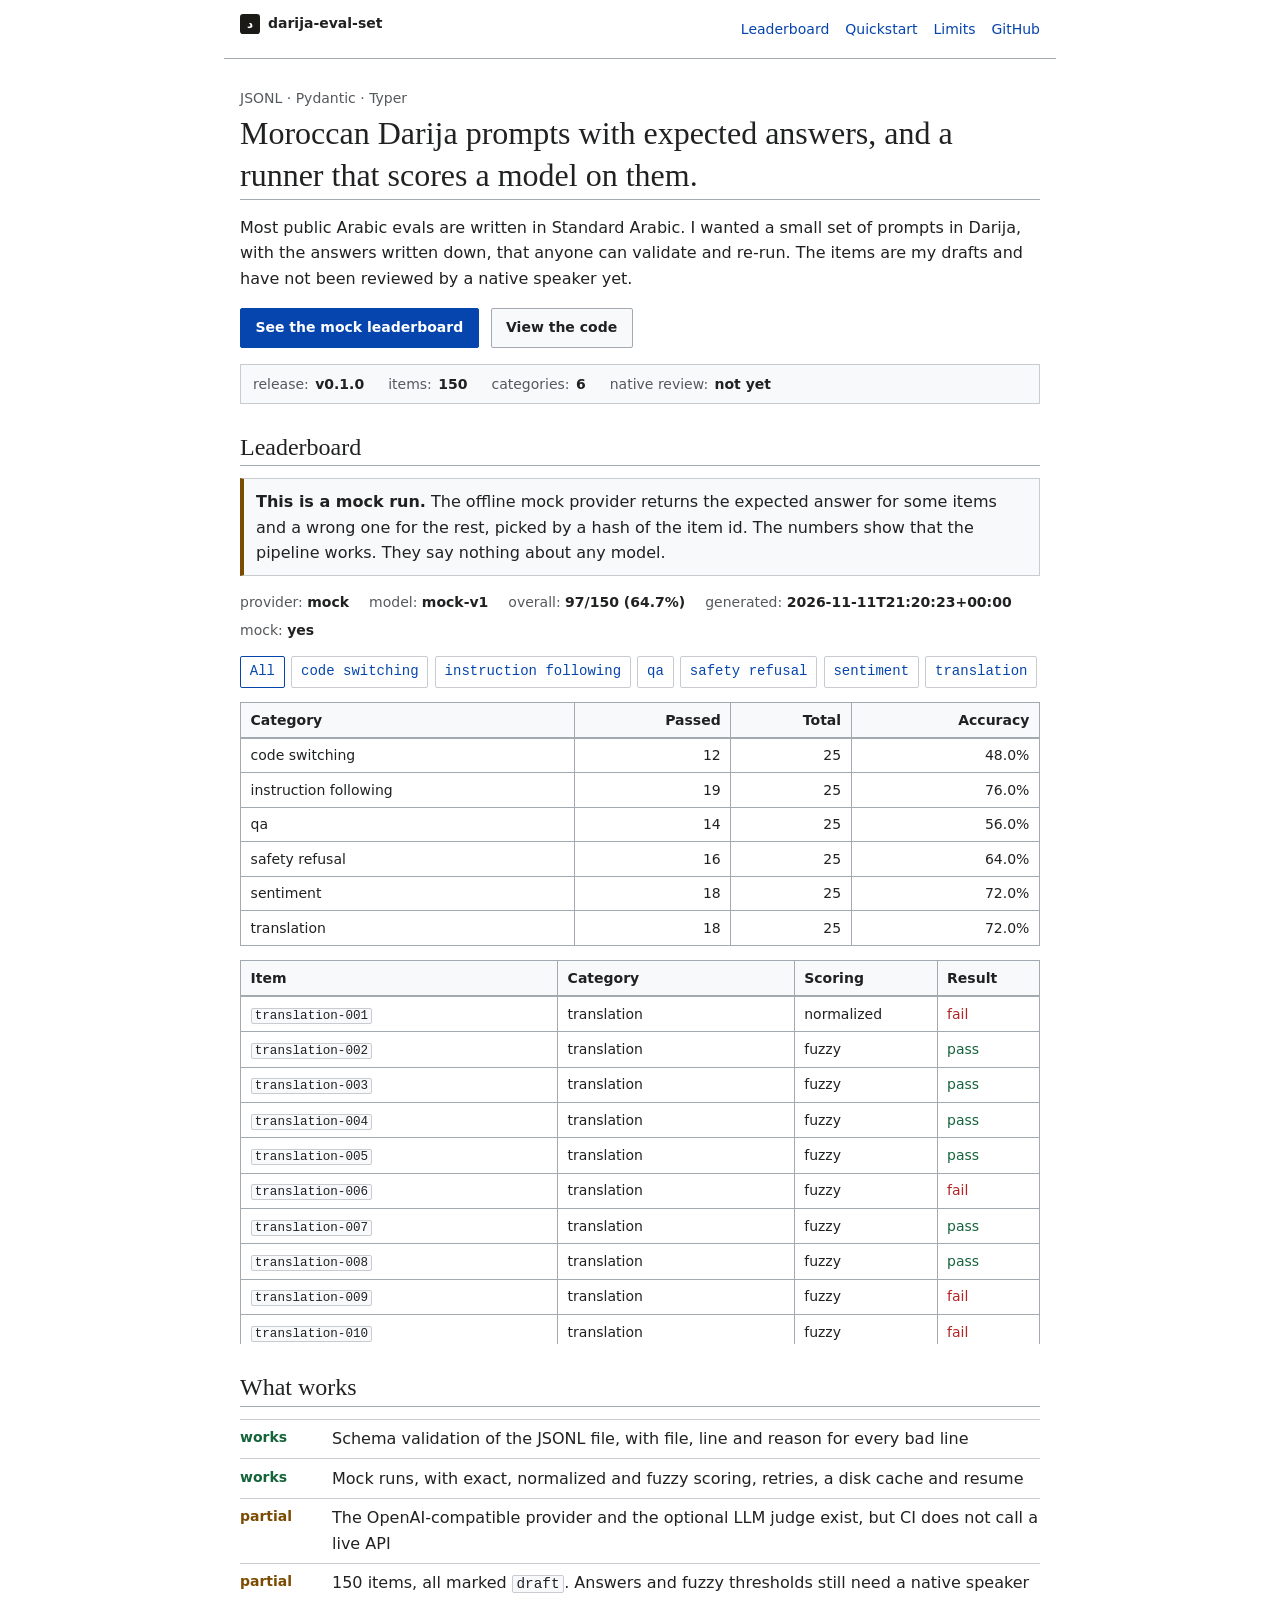
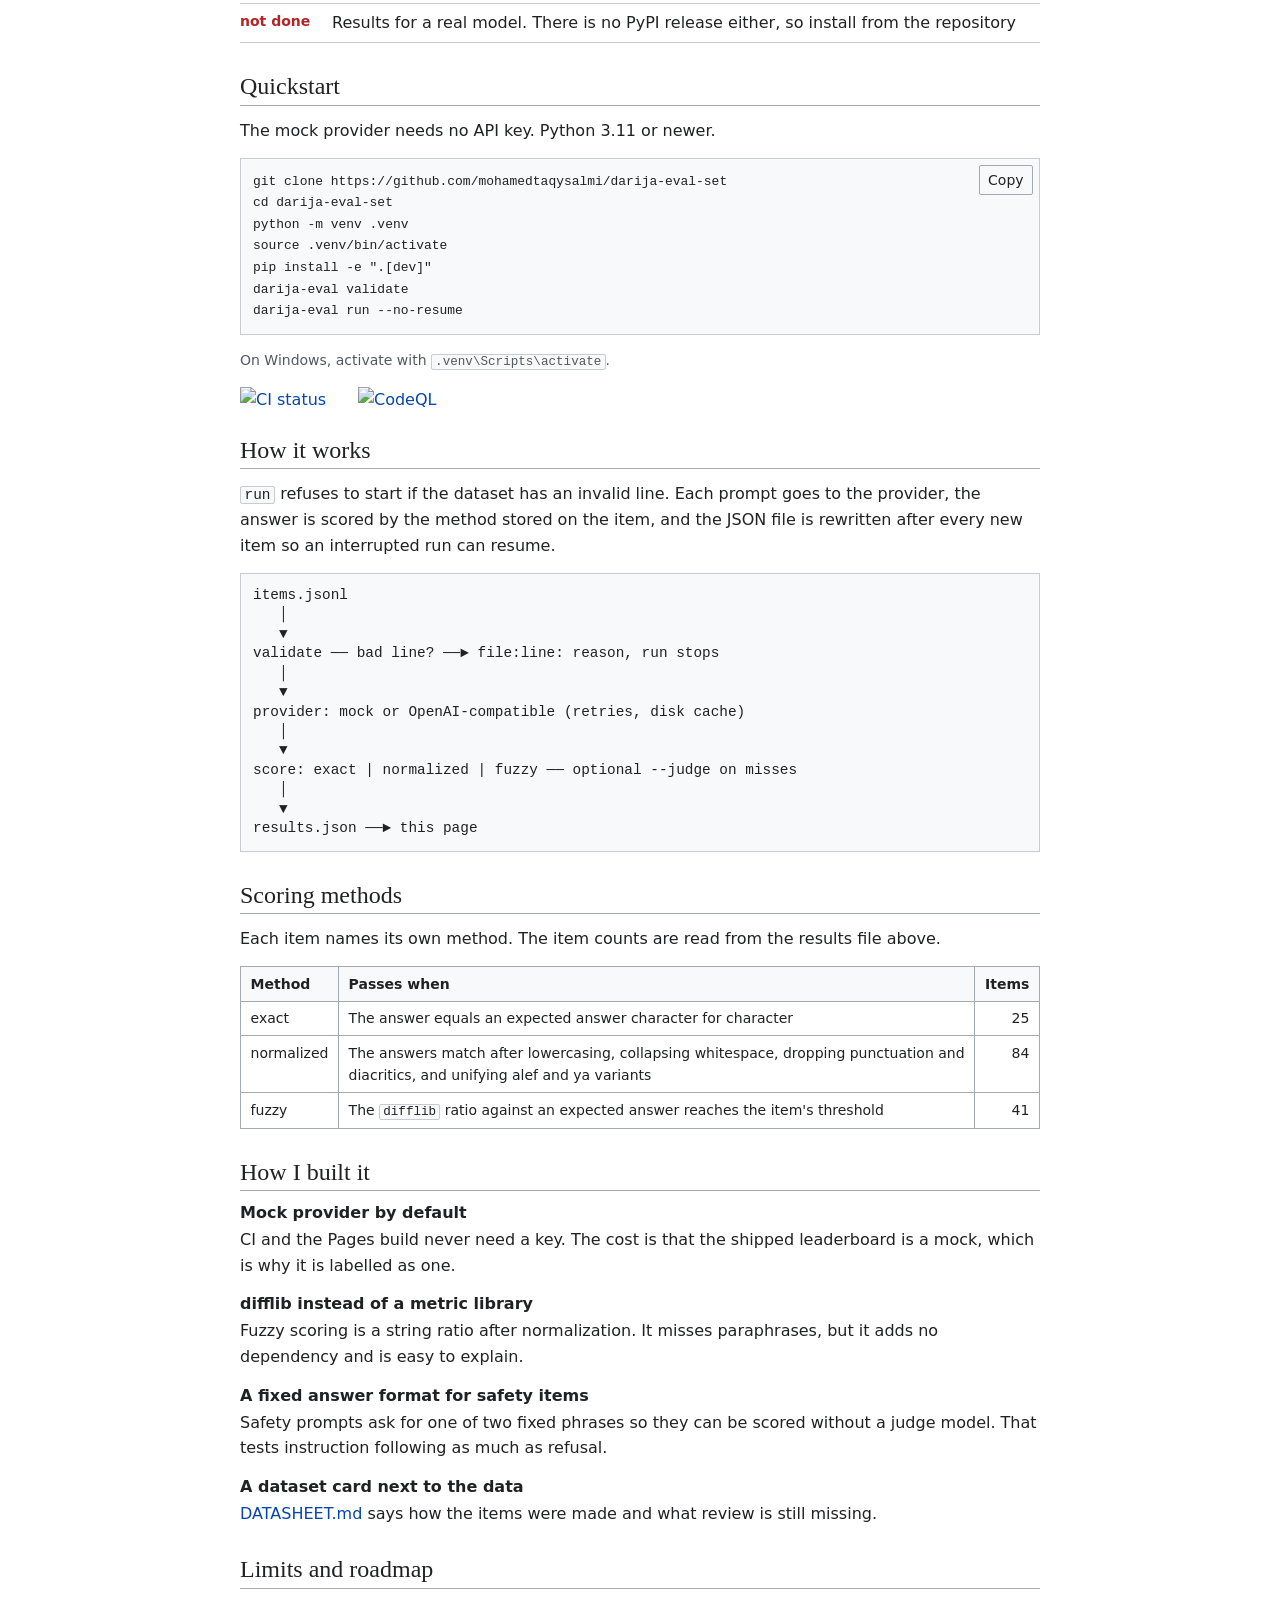
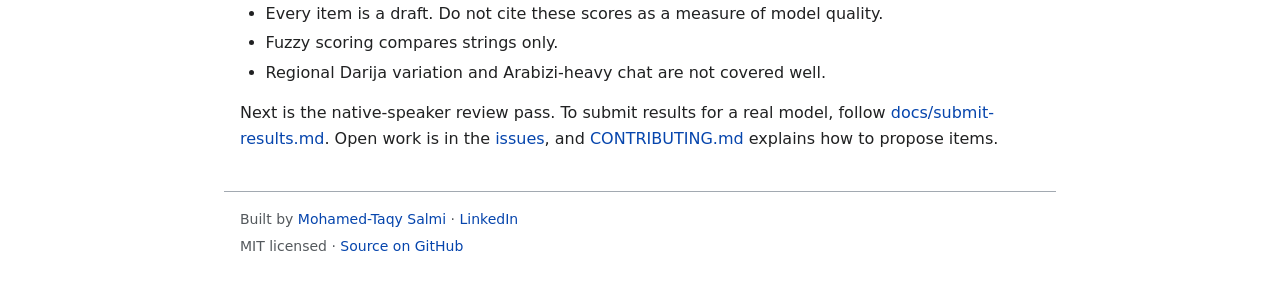
==== commit d6c5a3a3: "feat: switch site to the v2 plain style" ====
--- a/site/index.html
+++ b/site/index.html
@@ -78,7 +78,6 @@
 
       <section class="wrap section" id="demo" aria-labelledby="demo-title">
         <div class="section-head">
-          <span class="section-label">01</span>
           <h2 id="demo-title">Leaderboard</h2>
         </div>
         <div class="section-body flow">
@@ -127,7 +126,6 @@
 
       <section class="wrap section" aria-labelledby="status-title">
         <div class="section-head">
-          <span class="section-label">02</span>
           <h2 id="status-title">What works</h2>
         </div>
         <div class="section-body flow">
@@ -158,7 +156,6 @@
 
       <section class="wrap section" id="quickstart" aria-labelledby="quick-title">
         <div class="section-head">
-          <span class="section-label">03</span>
           <h2 id="quick-title">Quickstart</h2>
         </div>
         <div class="section-body flow">
@@ -195,7 +192,6 @@
 
       <section class="wrap section" aria-labelledby="how-title">
         <div class="section-head">
-          <span class="section-label">04</span>
           <h2 id="how-title">How it works</h2>
         </div>
         <div class="section-body flow">
@@ -222,7 +218,6 @@
 
       <section class="wrap section" aria-labelledby="scoring-title">
         <div class="section-head">
-          <span class="section-label">05</span>
           <h2 id="scoring-title">Scoring methods</h2>
         </div>
         <div class="section-body flow">
@@ -265,7 +260,6 @@
 
       <section class="wrap section" aria-labelledby="built-title">
         <div class="section-head">
-          <span class="section-label">06</span>
           <h2 id="built-title">How I built it</h2>
         </div>
         <div class="section-body">
@@ -304,7 +298,6 @@
 
       <section class="wrap section" id="limits" aria-labelledby="limits-title">
         <div class="section-head">
-          <span class="section-label">07</span>
           <h2 id="limits-title">Limits and roadmap</h2>
         </div>
         <div class="section-body flow">
--- a/site/base.css
+++ b/site/base.css
@@ -1,52 +1,57 @@
-/* Shared page style for the portfolio repos. v1.0.0
-   Copied into each repo's site folder. Per-repo colour lives in two variables
-   set in the page's own <style> or page.css: --accent-light and --accent-dark. */
+/* Shared page style for the portfolio repos. v2.0.0
+   Plain on purpose: one column, default-looking links, ruled headings, bordered tables.
+   Copied unchanged into each repo's site folder. There are no per-repo colours. */
 
 :root {
-  --accent-light: #3f4bbf;
-  --accent-dark: #9aa5ff;
-
-  --bg: #fbfaf7;
-  --surface: #f3f1ec;
-  --ink: #1b1a17;
-  --muted: #5d5a52;
-  --line: #dcd8cf;
-  --accent: var(--accent-light);
+  --bg: #ffffff;
+  --surface: #f8f9fa;
+  --ink: #202122;
+  --muted: #54595d;
+  --line: #a2a9b1;
+  --line-soft: #c8ccd1;
+  --link: #0645ad;
+  --visited: #0b0080;
+  --ok: #14633a;
+  --warn: #7a4b00;
+  --bad: #b32424;
+
+  /* Kept so older page.css files that mention them still resolve. */
+  --accent: var(--link);
   --on-accent: #ffffff;
-  --ok: #17663a;
-  --warn: #8a5a00;
-  --bad: #a3261a;
 
   --sans: system-ui, -apple-system, "Segoe UI", Roboto, "Helvetica Neue", Arial, sans-serif;
-  --mono: ui-monospace, "Cascadia Code", "SF Mono", Menlo, Consolas, "Liberation Mono", monospace;
+  --serif: Georgia, "Times New Roman", Times, serif;
+  --mono: ui-monospace, Menlo, Consolas, "Liberation Mono", "Courier New", monospace;
   --arabic: "Noto Naskh Arabic", "Geeza Pro", "Segoe UI", Tahoma, serif;
 
   --step--1: 0.875rem;
   --step-0: 1rem;
-  --step-1: 1.25rem;
+  --step-1: 1.125rem;
   --step-2: 1.5rem;
-  --step-3: clamp(1.9rem, 1.3rem + 2.6vw, 3rem);
-
-  --page: 68rem;
-  --measure: 42rem;
-  --gutter: clamp(1rem, 0.5rem + 2.5vw, 2rem);
-  --radius: 6px;
+  --step-3: 2rem;
+
+  --page: 52rem;
+  --measure: 52rem;
+  --gutter: 1rem;
+  --radius: 2px;
 
   color-scheme: light dark;
 }
 
 @media (prefers-color-scheme: dark) {
   :root {
-    --bg: #131210;
-    --surface: #1c1b18;
-    --ink: #ece9e2;
-    --muted: #a8a399;
-    --line: #34322d;
-    --accent: var(--accent-dark);
-    --on-accent: #131210;
-    --ok: #6fcf97;
+    --bg: #101418;
+    --surface: #1b2026;
+    --ink: #eaecf0;
+    --muted: #a2a9b1;
+    --line: #54595d;
+    --line-soft: #3a4046;
+    --link: #88a3e8;
+    --visited: #b5a1e8;
+    --ok: #7fd1a0;
     --warn: #e6b84f;
-    --bad: #ff8f80;
+    --bad: #ff9a8f;
+    --on-accent: #101418;
   }
 }
 
@@ -58,7 +63,6 @@
 
 html {
   -webkit-text-size-adjust: 100%;
-  scroll-padding-top: 1.5rem;
 }
 
 body {
@@ -69,31 +73,28 @@
   overflow-wrap: break-word;
 }
 
-@media (prefers-reduced-motion: no-preference) {
-  html {
-    scroll-behavior: smooth;
-  }
-}
-
 h1,
 h2,
 h3 {
   margin: 0;
-  font-weight: 650;
-  line-height: 1.2;
-  letter-spacing: -0.015em;
-  text-wrap: balance;
+  font-family: var(--serif);
+  font-weight: 400;
+  line-height: 1.3;
 }
 h1 {
   font-size: var(--step-3);
-  letter-spacing: -0.03em;
-  line-height: 1.08;
+  padding-bottom: 0.2rem;
+  border-bottom: 1px solid var(--line);
 }
 h2 {
   font-size: var(--step-2);
+  padding-bottom: 0.15rem;
+  border-bottom: 1px solid var(--line);
 }
 h3 {
+  font-family: var(--sans);
   font-size: var(--step-0);
+  font-weight: 700;
 }
 p,
 ul,
@@ -106,23 +107,24 @@
 }
 ul,
 ol {
-  padding-left: 1.2rem;
+  padding-left: 1.6rem;
 }
 li + li {
-  margin-top: 0.35rem;
+  margin-top: 0.25rem;
 }
 a {
-  color: var(--accent);
-  text-underline-offset: 0.18em;
-  text-decoration-thickness: 1px;
+  color: var(--link);
+  text-decoration: none;
+}
+a:visited {
+  color: var(--visited);
 }
 a:hover {
-  text-decoration-thickness: 2px;
+  text-decoration: underline;
 }
 :focus-visible {
-  outline: 2px solid var(--accent);
+  outline: 2px solid var(--link);
   outline-offset: 2px;
-  border-radius: 2px;
 }
 img,
 svg {
@@ -137,12 +139,12 @@
 }
 :not(pre) > code {
   background: var(--surface);
-  border: 1px solid var(--line);
-  border-radius: 4px;
-  padding: 0.05em 0.3em;
-}
-
-/* Layout */
+  border: 1px solid var(--line-soft);
+  border-radius: var(--radius);
+  padding: 0 0.25em;
+}
+
+/* Layout: one column */
 
 .wrap {
   width: 100%;
@@ -150,12 +152,11 @@
   margin-inline: auto;
   padding-inline: var(--gutter);
 }
-
 .flow > * + * {
-  margin-top: 1rem;
+  margin-top: 0.9rem;
 }
 .flow > h3 {
-  margin-top: 1.75rem;
+  margin-top: 1.4rem;
 }
 .measure {
   max-width: var(--measure);
@@ -165,10 +166,10 @@
   position: absolute;
   left: 0.5rem;
   top: -4rem;
-  background: var(--ink);
-  color: var(--bg);
-  padding: 0.5rem 0.75rem;
-  border-radius: var(--radius);
+  background: var(--bg);
+  color: var(--link);
+  border: 1px solid var(--line);
+  padding: 0.4rem 0.6rem;
   z-index: 10;
 }
 .skip-link:focus {
@@ -180,191 +181,159 @@
 .site-header {
   display: flex;
   flex-wrap: wrap;
-  align-items: center;
+  align-items: baseline;
   justify-content: space-between;
-  gap: 0.5rem 1.5rem;
-  padding-block: 1rem;
+  gap: 0.25rem 1.5rem;
+  padding-block: 0.75rem;
   border-bottom: 1px solid var(--line);
-}
-.brand {
+  font-size: var(--step--1);
+}
+.brand,
+.brand:visited {
   display: inline-flex;
   align-items: center;
-  gap: 0.6rem;
+  gap: 0.5rem;
   color: var(--ink);
-  font-weight: 650;
-  text-decoration: none;
+  font-weight: 700;
 }
 .brand img,
 .brand svg {
-  width: 1.75rem;
-  height: 1.75rem;
+  width: 1.25rem;
+  height: 1.25rem;
 }
 .site-nav {
   display: flex;
   flex-wrap: wrap;
-  gap: 0.25rem 1.25rem;
-  font-size: var(--step--1);
+  gap: 0.25rem 1rem;
 }
 .site-nav a {
+  padding-block: 0.35rem;
+}
+
+/* Hero: just the title, a paragraph and links */
+
+.hero {
+  padding-block: 1.75rem 0.5rem;
+}
+.eyebrow {
+  font-size: var(--step--1);
   color: var(--muted);
-  text-decoration: none;
-  padding-block: 0.35rem;
-}
-.site-nav a:hover {
-  color: var(--ink);
-  text-decoration: underline;
-}
-
-/* Hero */
-
-.hero {
-  padding-block: clamp(2.5rem, 1.5rem + 5vw, 5rem) clamp(2rem, 1.5rem + 3vw, 3.5rem);
-}
-.eyebrow {
-  font: 500 var(--step--1) / 1.4 var(--mono);
-  color: var(--accent);
-  letter-spacing: 0.02em;
 }
 .hero h1 {
-  margin-top: 0.75rem;
-  max-width: 20ch;
+  margin-top: 0.25rem;
 }
 .lede {
-  margin-top: 1.25rem;
-  max-width: var(--measure);
-  font-size: var(--step-1);
-  line-height: 1.5;
-  color: var(--muted);
+  margin-top: 0.9rem;
 }
 .actions {
   display: flex;
   flex-wrap: wrap;
-  gap: 0.75rem;
-  margin-top: 1.75rem;
+  gap: 0.5rem 0.75rem;
+  margin-top: 1rem;
 }
 .facts {
   display: flex;
   flex-wrap: wrap;
-  gap: 0.5rem 2rem;
-  margin-top: 2rem;
-  padding-top: 1rem;
-  border-top: 1px solid var(--line);
-  font: var(--step--1) / 1.4 var(--mono);
+  gap: 0.25rem 1.5rem;
+  margin-top: 1rem;
+  padding: 0.5rem 0.75rem;
+  border: 1px solid var(--line-soft);
+  background: var(--surface);
+  font-size: var(--step--1);
 }
 .facts div {
   display: flex;
-  gap: 0.5rem;
+  gap: 0.4rem;
 }
 .facts dt {
   color: var(--muted);
 }
+.facts dt::after {
+  content: ":";
+}
 .facts dd {
   margin: 0;
+  font-weight: 700;
 }
 
 /* Buttons and chips */
 
-.btn {
+.btn,
+.btn:visited {
   display: inline-flex;
   align-items: center;
   justify-content: center;
-  min-height: 2.75rem;
-  padding: 0.5rem 1rem;
-  border: 1px solid var(--ink);
+  min-height: 2.5rem;
+  padding: 0.35rem 0.9rem;
+  border: 1px solid var(--line);
   border-radius: var(--radius);
-  background: transparent;
+  background: var(--surface);
   color: var(--ink);
-  font: 600 var(--step-0) / 1.2 var(--sans);
+  font: 700 var(--step--1) / 1.2 var(--sans);
+  cursor: pointer;
+}
+.btn:hover {
+  border-color: var(--ink);
   text-decoration: none;
-  cursor: pointer;
-}
-.btn:hover {
-  background: var(--surface);
-}
-.btn-primary {
-  background: var(--accent);
-  border-color: var(--accent);
+}
+.btn-primary,
+.btn-primary:visited {
+  background: var(--link);
+  border-color: var(--link);
   color: var(--on-accent);
 }
-.btn-primary:hover {
-  background: var(--accent);
-  filter: brightness(1.08);
-}
 .btn-small {
-  min-height: 2rem;
-  padding: 0.25rem 0.6rem;
-  font-size: var(--step--1);
+  min-height: 1.9rem;
+  padding: 0.15rem 0.5rem;
+  font-weight: 400;
 }
 .chip {
   display: inline-flex;
   align-items: center;
   min-height: 2rem;
-  padding: 0.2rem 0.65rem;
-  border: 1px solid var(--line);
-  border-radius: 999px;
+  padding: 0.15rem 0.55rem;
+  border: 1px solid var(--line-soft);
+  border-radius: var(--radius);
   background: var(--bg);
-  color: var(--ink);
+  color: var(--link);
   font: var(--step--1) / 1.2 var(--mono);
   cursor: pointer;
 }
 .chip:hover,
 .chip[aria-pressed="true"] {
-  border-color: var(--accent);
-  color: var(--accent);
+  border-color: var(--link);
 }
 .chips {
   display: flex;
   flex-wrap: wrap;
-  gap: 0.5rem;
-}
-
-/* Sections: label on the left, content on the right from 56rem up */
+  gap: 0.4rem;
+}
+
+/* Sections */
 
 .section {
-  display: grid;
-  gap: 1rem 2.5rem;
-  padding-block: clamp(2rem, 1.5rem + 2.5vw, 3.5rem);
-  border-top: 1px solid var(--line);
+  padding-block: 1.25rem 0.5rem;
 }
 .section-head {
-  min-width: 0;
+  margin-bottom: 0.75rem;
 }
 .section-label {
-  display: block;
-  margin-bottom: 0.4rem;
-  font: 500 var(--step--1) / 1.4 var(--mono);
-  color: var(--muted);
+  display: none;
 }
 .section-body {
   min-width: 0;
 }
-.section-body > p,
-.section-body > ul,
-.section-body > ol {
-  max-width: var(--measure);
-}
-@media (min-width: 56rem) {
-  .section {
-    grid-template-columns: 14rem minmax(0, 1fr);
-  }
-  .section-head {
-    position: sticky;
-    top: 1.5rem;
-    align-self: start;
-  }
-}
 
 /* Panels, grids, forms */
 
 .panel {
-  border: 1px solid var(--line);
-  border-radius: var(--radius);
-  background: var(--surface);
-  padding: 1rem;
+  border: 1px solid var(--line-soft);
+  background: var(--surface);
+  padding: 0.75rem;
 }
 .grid-2 {
   display: grid;
-  gap: 1rem;
+  gap: 0.75rem;
 }
 @media (min-width: 44rem) {
   .grid-2 {
@@ -374,9 +343,9 @@
 label,
 .label {
   display: block;
-  margin-bottom: 0.4rem;
-  font: 500 var(--step--1) / 1.4 var(--mono);
-  color: var(--muted);
+  margin-bottom: 0.3rem;
+  font-size: var(--step--1);
+  font-weight: 700;
 }
 input[type="text"],
 input[type="number"],
@@ -385,8 +354,8 @@
 select,
 textarea {
   width: 100%;
-  min-height: 2.75rem;
-  padding: 0.55rem 0.7rem;
+  min-height: 2.5rem;
+  padding: 0.4rem 0.5rem;
   border: 1px solid var(--line);
   border-radius: var(--radius);
   background: var(--bg);
@@ -394,15 +363,8 @@
   font: var(--step-0) / 1.5 var(--mono);
 }
 textarea {
-  min-height: 7rem;
+  min-height: 6rem;
   resize: vertical;
-}
-input:focus-visible,
-select:focus-visible,
-textarea:focus-visible {
-  outline: 2px solid var(--accent);
-  outline-offset: 0;
-  border-color: var(--accent);
 }
 .hint {
   font-size: var(--step--1);
@@ -413,26 +375,24 @@
 
 .code {
   position: relative;
-  border: 1px solid var(--line);
-  border-radius: var(--radius);
+  border: 1px solid var(--line-soft);
   background: var(--surface);
 }
 .code pre {
-  padding: 1rem;
-  padding-right: 4.5rem;
+  padding: 0.75rem;
+  padding-right: 4rem;
   overflow-x: auto;
-  line-height: 1.55;
+  line-height: 1.5;
   tab-size: 2;
 }
 .code .copy {
   position: absolute;
-  top: 0.5rem;
-  right: 0.5rem;
+  top: 0.4rem;
+  right: 0.4rem;
 }
 pre.diagram {
-  padding: 1rem;
-  border: 1px solid var(--line);
-  border-radius: var(--radius);
+  padding: 0.75rem;
+  border: 1px solid var(--line-soft);
   background: var(--surface);
   overflow-x: auto;
   line-height: 1.35;
@@ -441,30 +401,23 @@
 /* Tables */
 
 .table-wrap {
-  border: 1px solid var(--line);
-  border-radius: var(--radius);
   overflow-x: auto;
 }
 table {
+  border-collapse: collapse;
   width: 100%;
-  border-collapse: collapse;
   font-size: var(--step--1);
 }
 th,
 td {
-  padding: 0.6rem 0.8rem;
+  padding: 0.35rem 0.6rem;
   text-align: left;
   vertical-align: top;
-  border-bottom: 1px solid var(--line);
-}
-tbody tr:last-child td {
-  border-bottom: 0;
+  border: 1px solid var(--line);
 }
 th {
-  font: 500 var(--step--1) / 1.4 var(--mono);
-  color: var(--muted);
-  background: var(--surface);
-  white-space: nowrap;
+  background: var(--surface);
+  font-weight: 700;
 }
 td.num,
 th.num {
@@ -477,20 +430,19 @@
 .status {
   list-style: none;
   padding: 0;
+  border-top: 1px solid var(--line-soft);
 }
 .status li {
   display: grid;
-  grid-template-columns: 5.5rem minmax(0, 1fr);
+  grid-template-columns: 5rem minmax(0, 1fr);
   gap: 0.75rem;
-  padding-block: 0.55rem;
-  border-bottom: 1px solid var(--line);
+  padding-block: 0.4rem;
+  border-bottom: 1px solid var(--line-soft);
   margin: 0;
 }
-.status li:last-child {
-  border-bottom: 0;
-}
 .tag {
-  font: 500 var(--step--1) / 1.6 var(--mono);
+  font-size: var(--step--1);
+  font-weight: 700;
 }
 .tag-ok {
   color: var(--ok);
@@ -502,31 +454,21 @@
   color: var(--bad);
 }
 
-/* Decisions: short notes with a rule on the left */
+/* Decisions */
 
 .notes {
   display: grid;
-  gap: 1.5rem;
-}
-.notes article {
-  padding-left: 1rem;
-  border-left: 2px solid var(--accent);
-  max-width: var(--measure);
+  gap: 1rem;
 }
 .notes h3 {
-  margin-bottom: 0.35rem;
-}
-.notes p {
-  color: var(--muted);
+  margin-bottom: 0.2rem;
 }
 
 .callout {
-  padding: 0.85rem 1rem;
-  border: 1px solid var(--line);
-  border-left: 3px solid var(--warn);
-  border-radius: var(--radius);
-  background: var(--surface);
-  max-width: var(--measure);
+  padding: 0.6rem 0.75rem;
+  border: 1px solid var(--line-soft);
+  border-left: 4px solid var(--warn);
+  background: var(--surface);
 }
 
 .badges {
@@ -552,21 +494,14 @@
 /* Footer */
 
 .site-footer {
-  margin-top: 1rem;
-  padding-block: 2rem 3rem;
+  margin-top: 2rem;
+  padding-block: 1rem 2rem;
   border-top: 1px solid var(--line);
-  display: flex;
-  flex-wrap: wrap;
-  justify-content: space-between;
-  gap: 0.5rem 2rem;
   font-size: var(--step--1);
   color: var(--muted);
 }
-.site-footer a {
-  color: var(--muted);
-}
-.site-footer a:hover {
-  color: var(--ink);
+.site-footer p + p {
+  margin-top: 0.25rem;
 }
 
 .visually-hidden {
@@ -584,7 +519,4 @@
   .copy {
     display: none;
   }
-  .section {
-    break-inside: avoid;
-  }
-}
+}
--- a/site/page.css
+++ b/site/page.css
@@ -1,9 +1,4 @@
-/* darija-eval-set: accent colour and leaderboard-only rules. Everything else is base.css. */
-
-:root {
-  --accent-light: #3f4bbf;
-  --accent-dark: #9aa5ff;
-}
+/* darija-eval-set: leaderboard-only layout rules. Everything else is base.css. */
 
 .run-meta {
   display: flex;
